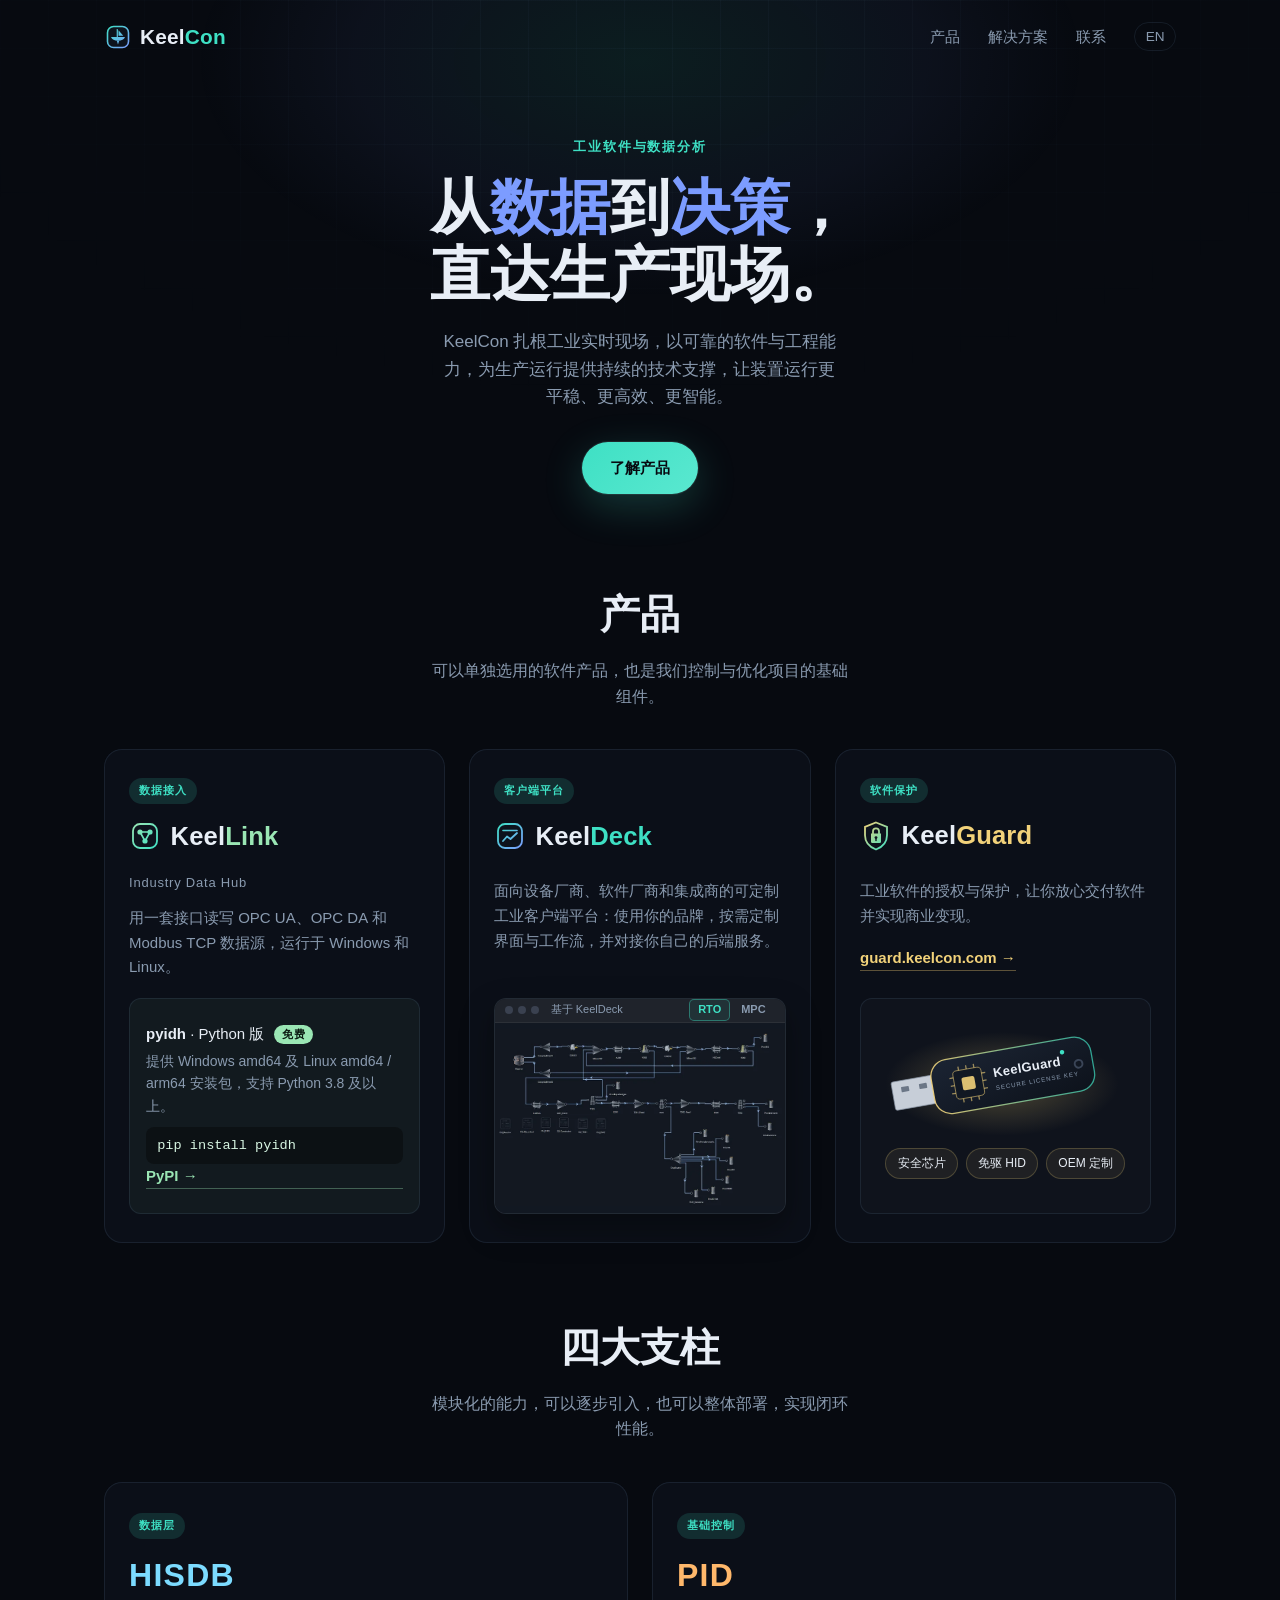
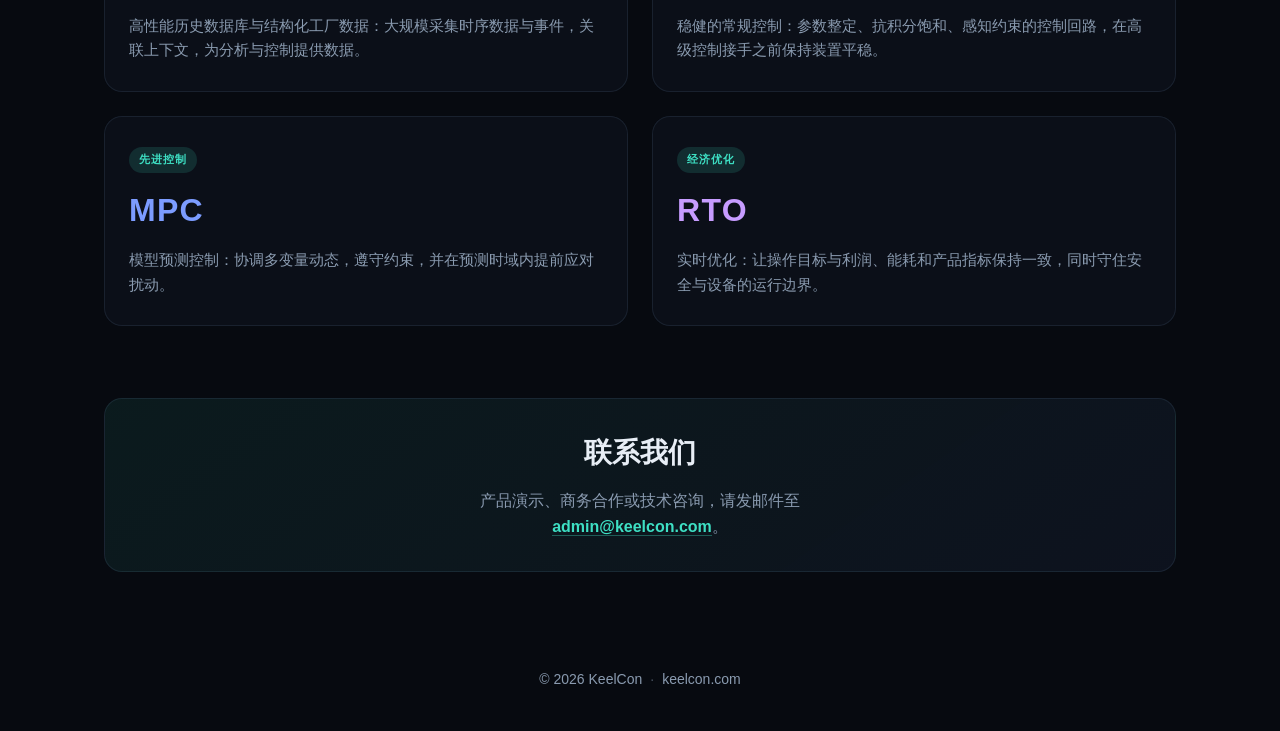
==== zh/index.html @ d495a6c3 "Brand lockups for the logo and product names Icon + "Keel" in white + the rest in the brand colour, " ====
<!DOCTYPE html>
<html lang="zh-CN">
  <head>
    <meta charset="UTF-8" />
    <meta name="viewport" content="width=device-width, initial-scale=1.0" />
    <meta
      name="description"
      content="KeelCon：为工业实时现场提供可靠的软件与技术支撑，涵盖数据接入、客户端平台、软件保护以及先进控制与优化。"
    />
    <title>KeelCon｜工业软件、优化与控制</title>
    <link rel="canonical" href="https://keelcon.com/zh/" />
    <link rel="alternate" hreflang="en" href="https://keelcon.com/" />
    <link rel="alternate" hreflang="zh-CN" href="https://keelcon.com/zh/" />
    <link rel="alternate" hreflang="x-default" href="https://keelcon.com/" />
    <meta property="og:site_name" content="KeelCon" />
    <meta property="og:title" content="KeelCon｜工业软件、优化与控制" />
    <meta
      property="og:description"
      content="为工业实时现场提供可靠的软件与技术支撑：数据接入、客户端平台、软件保护，以及先进控制与优化。"
    />
    <meta property="og:url" content="https://keelcon.com/zh/" />
    <meta property="og:type" content="website" />
    <meta property="og:locale" content="zh_CN" />
    <link rel="stylesheet" href="/styles.css?v=8" />
  </head>
  <body>
    <div class="bg-grid" aria-hidden="true"></div>
    <div class="bg-glow" aria-hidden="true"></div>

    <header class="site-header">
      <a class="logo" href="/zh/" aria-label="KeelCon"><svg class="brand-mark" viewBox="0 0 32 32" fill="none" aria-hidden="true"><defs><linearGradient id="kc-g" x1="4" y1="3" x2="28" y2="29" gradientUnits="userSpaceOnUse"><stop stop-color="#3ee0c4"/><stop offset="1" stop-color="#7c9cff"/></linearGradient></defs><rect x="4" y="4" width="24" height="24" rx="7" fill="#0d131d" stroke="url(#kc-g)" stroke-width="1.8"/><path d="M15.2 7.5v8" stroke="url(#kc-g)" stroke-width="1.4" stroke-linecap="round"/><path d="M16.6 8.2l5.4 6.3h-5.4z" fill="url(#kc-g)"/><path d="M8 16h16c-1.1 2.9-3.9 4.4-8 4.4s-6.9-1.5-8-4.4z" fill="url(#kc-g)"/><path d="M14.6 20.2h2.8L16 24.6z" fill="url(#kc-g)"/></svg><span class="brand-word">Keel<b>Con</b></span></a>
      <nav class="nav" aria-label="主导航">
        <a href="#products">产品</a>
        <a href="#solutions">解决方案</a>
        <a href="#contact">联系</a>
        <a class="lang-switch" href="/?lang=en" hreflang="en" lang="en" data-lang="en">EN</a>
      </nav>
    </header>

    <main>
      <section class="hero">
        <p class="hero-eyebrow">工业软件与数据分析</p>
        <h1 class="hero-title">
          从<em>数据</em>到<em>决策</em>，<br />直达生产现场。
        </h1>
        <p class="hero-lead">
          KeelCon 扎根工业实时现场，以可靠的软件与工程能力，为生产运行提供持续的技术支撑，让装置运行更平稳、更高效、更智能。
        </p>
        <a class="cta" href="#products">了解产品</a>
      </section>

      <section id="products" class="products" aria-labelledby="products-heading">
        <div class="section-head">
          <h2 id="products-heading">产品</h2>
          <p class="section-sub">
            可以单独选用的软件产品，也是我们控制与优化项目的基础组件。
          </p>
        </div>

        <ul class="pillar-grid product-grid">
          <li class="pillar pillar--keellink">
            <span class="pillar-tag">数据接入</span>
            <h3 class="pillar-name"><span class="brand-lockup"><svg class="brand-mark" viewBox="0 0 32 32" fill="none" aria-hidden="true"><defs><linearGradient id="kl-g" x1="4" y1="3" x2="28" y2="29" gradientUnits="userSpaceOnUse"><stop stop-color="#9ae6b4"/><stop offset="1" stop-color="#3ee0c4"/></linearGradient></defs><rect x="4" y="4" width="24" height="24" rx="7" fill="#0d131d" stroke="url(#kl-g)" stroke-width="1.8"/><path d="M11 12l10 0M11 12l5 9M21 12l-5 9" stroke="url(#kl-g)" stroke-width="1.6" stroke-linecap="round"/><circle cx="11" cy="12" r="2.6" fill="url(#kl-g)"/><circle cx="21" cy="12" r="2.6" fill="url(#kl-g)"/><circle cx="16" cy="21" r="2.6" fill="url(#kl-g)"/></svg><span class="brand-word">Keel<b>Link</b></span></span><small class="pillar-fullname">Industry Data Hub</small></h3>
            <p class="pillar-desc">
              用一套接口读写 OPC UA、OPC DA 和 Modbus TCP 数据源，运行于 Windows 和 Linux。
            </p>
            <div class="pillar-sub pillar-visual">
              <p class="pillar-sub-head">
                <b>pyidh</b> · Python 版 <span class="tag-free">免费</span>
              </p>
              <p class="pillar-sub-desc">提供 Windows amd64 及 Linux amd64 / arm64 安装包，支持 Python 3.8 及以上。</p>
              <code class="pip">pip install pyidh</code>
              <a class="pillar-link" href="https://pypi.org/project/pyidh/">PyPI →</a>
            </div>
          </li>
          <li class="pillar pillar--keeldeck">
            <span class="pillar-tag">客户端平台</span>
            <h3 class="pillar-name"><span class="brand-lockup"><svg class="brand-mark" viewBox="0 0 32 32" fill="none" aria-hidden="true"><defs><linearGradient id="kd-g" x1="4" y1="3" x2="28" y2="29" gradientUnits="userSpaceOnUse"><stop stop-color="#3ee0c4"/><stop offset="1" stop-color="#7c9cff"/></linearGradient></defs><rect x="4" y="4" width="24" height="24" rx="7" fill="#0d131d" stroke="url(#kd-g)" stroke-width="1.8"/><path d="M9 10.5h14" stroke="url(#kd-g)" stroke-width="1.6" stroke-linecap="round"/><path d="M9 21l4-4.5 3.5 2.5L23 13" stroke="url(#kd-g)" stroke-width="1.8" stroke-linecap="round" stroke-linejoin="round"/></svg><span class="brand-word">Keel<b>Deck</b></span></span></h3>
            <p class="pillar-desc">
              面向设备厂商、软件厂商和集成商的可定制工业客户端平台：使用你的品牌，按需定制界面与工作流，并对接你自己的后端服务。
            </p>
            <div class="pillar-visual deck-shot">
              <div class="deck-shot-bar">
                <i aria-hidden="true"></i><i aria-hidden="true"></i><i aria-hidden="true"></i>
                <span class="deck-shot-label">基于 KeelDeck</span>
                <span class="deck-tabs" role="tablist" aria-label="界面截图">
                  <button type="button" role="tab" aria-selected="true" data-shot="rto">RTO</button>
                  <button type="button" role="tab" aria-selected="false" data-shot="mpc">MPC</button>
                </span>
              </div>
              <a class="deck-shot-img fit-contain is-active" data-shot="rto" href="/img/keeldeck-rto-full.webp" target="_blank" rel="noopener" title="查看完整截图">
                <img src="/img/keeldeck-rto-card.webp" width="760" height="465" alt="基于 KeelDeck 的实时优化（RTO）客户端：工艺流程图" loading="lazy" decoding="async" />
              </a>
              <a class="deck-shot-img" data-shot="mpc" href="/img/keeldeck-full.webp?v=2" target="_blank" rel="noopener" title="查看完整截图">
                <img src="/img/keeldeck-card.webp?v=2" width="694" height="408" alt="基于 KeelDeck 的先进控制（MPC）客户端：辨识测试中三个操纵变量的趋势曲线" loading="lazy" decoding="async" />
              </a>
            </div>
          </li>
          <li class="pillar pillar--guard">
            <span class="pillar-tag">软件保护</span>
            <h3 class="pillar-name"><span class="brand-lockup"><svg class="brand-mark" viewBox="0 0 32 32" fill="none" aria-hidden="true"><defs><linearGradient id="kg-g" x1="4" y1="3" x2="28" y2="29" gradientUnits="userSpaceOnUse"><stop stop-color="#f2d27a"/><stop offset="1" stop-color="#3ee0c4"/></linearGradient></defs><path d="M16 2.5 27 6.8v8.4c0 6.6-4.6 11.8-11 14.3C9.6 27 5 21.8 5 15.2V6.8L16 2.5Z" fill="#0d131d" stroke="url(#kg-g)" stroke-width="1.8"/><path d="M11 13.5h10v8.2a1.3 1.3 0 0 1-1.3 1.3h-7.4a1.3 1.3 0 0 1-1.3-1.3v-8.2Z" fill="url(#kg-g)"/><path d="M13 13.5v-2.2a3 3 0 0 1 6 0v2.2" stroke="url(#kg-g)" stroke-width="1.8" stroke-linecap="round"/><circle cx="16" cy="17.6" r="1.4" fill="#0d131d"/><path d="M16 18.6v2" stroke="#0d131d" stroke-width="1.4" stroke-linecap="round"/></svg><span class="brand-word">Keel<b>Guard</b></span></span></h3>
            <p class="pillar-desc">
              工业软件的授权与保护，让你放心交付软件并实现商业变现。
            </p>
            <a class="pillar-link" href="https://guard.keelcon.com/zh/">guard.keelcon.com →</a>
            <div class="pillar-visual guard-visual">
              <svg class="dongle-art" viewBox="30 70 370 160" role="img" aria-label="KeelGuard USB dongle">
                <defs>
                  <linearGradient id="kg-body" x1="0" y1="0" x2="1" y2="1">
                    <stop offset="0" stop-color="#1b2433" />
                    <stop offset="1" stop-color="#0d121b" />
                  </linearGradient>
                  <linearGradient id="kg-edge" x1="0" y1="0" x2="1" y2="0">
                    <stop offset="0" stop-color="#f2d27a" stop-opacity="0.9" />
                    <stop offset="1" stop-color="#3ee0c4" stop-opacity="0.7" />
                  </linearGradient>
                  <radialGradient id="kg-glow" cx="0.5" cy="0.5" r="0.5">
                    <stop offset="0" stop-color="#f2d27a" stop-opacity="0.28" />
                    <stop offset="1" stop-color="#f2d27a" stop-opacity="0" />
                  </radialGradient>
                </defs>
                <ellipse cx="210" cy="150" rx="180" ry="80" fill="url(#kg-glow)" />
                <g transform="rotate(-10 210 150)">
                  <rect x="42" y="118" width="70" height="44" rx="3" fill="#c7ced8" stroke="#8a95a5" />
                  <rect x="56" y="128" width="12" height="8" rx="1" fill="#6b7686" />
                  <rect x="84" y="128" width="12" height="8" rx="1" fill="#6b7686" />
                  <rect x="104" y="98" width="250" height="84" rx="26" fill="url(#kg-body)" stroke="url(#kg-edge)" stroke-width="2" />
                  <circle cx="332" cy="140" r="6" fill="none" stroke="#3a4557" stroke-width="3" />
                  <g transform="translate(138 118)">
                    <rect width="44" height="44" rx="6" fill="#111823" stroke="#f2d27a" stroke-opacity="0.8" />
                    <rect x="12" y="12" width="20" height="20" rx="3" fill="#f2d27a" fill-opacity="0.9" />
                    <path d="M-6 10h6M-6 22h6M-6 34h6M44 10h6M44 22h6M44 34h6M10 -6v6M22 -6v6M34 -6v6M10 44v6M22 44v6M34 44v6" stroke="#f2d27a" stroke-opacity="0.6" stroke-width="2" />
                  </g>
                  <text x="200" y="138" fill="#e8eef6" font-size="20" font-weight="700" letter-spacing="0.5">KeelGuard</text>
                  <text x="200" y="158" fill="#8a9bb0" font-size="9.5" letter-spacing="1.4">SECURE LICENSE KEY</text>
                  <circle cx="310" cy="118" r="3.5" fill="#3ee0c4" />
                </g>
              </svg>
              <ul class="cap-list"><li>安全芯片</li><li>免驱 HID</li><li>OEM 定制</li></ul>
            </div>
          </li>
        </ul>
      </section>

      <section id="solutions" class="solutions" aria-labelledby="solutions-heading">
        <div class="section-head">
          <h2 id="solutions-heading">四大支柱</h2>
          <p class="section-sub">
            模块化的能力，可以逐步引入，也可以整体部署，实现闭环性能。
          </p>
        </div>

        <ul class="pillar-grid">
          <li class="pillar pillar--hisdb">
            <span class="pillar-tag">数据层</span>
            <h3 class="pillar-name">HISDB</h3>
            <p class="pillar-desc">
              高性能历史数据库与结构化工厂数据：大规模采集时序数据与事件，关联上下文，为分析与控制提供数据。
            </p>
          </li>
          <li class="pillar pillar--pid">
            <span class="pillar-tag">基础控制</span>
            <h3 class="pillar-name">PID</h3>
            <p class="pillar-desc">
              稳健的常规控制：参数整定、抗积分饱和、感知约束的控制回路，在高级控制接手之前保持装置平稳。
            </p>
          </li>
          <li class="pillar pillar--mpc">
            <span class="pillar-tag">先进控制</span>
            <h3 class="pillar-name">MPC</h3>
            <p class="pillar-desc">
              模型预测控制：协调多变量动态，遵守约束，并在预测时域内提前应对扰动。
            </p>
          </li>
          <li class="pillar pillar--rto">
            <span class="pillar-tag">经济优化</span>
            <h3 class="pillar-name">RTO</h3>
            <p class="pillar-desc">
              实时优化：让操作目标与利润、能耗和产品指标保持一致，同时守住安全与设备的运行边界。
            </p>
          </li>
        </ul>
      </section>

      <section id="contact" class="contact" aria-labelledby="contact-heading">
        <div class="contact-card">
          <h2 id="contact-heading">联系我们</h2>
          <p>
            产品演示、商务合作或技术咨询，请发邮件至
            <a class="email" href="mailto:admin@keelcon.com">admin@keelcon.com</a>。
          </p>
        </div>
      </section>
    </main>

    <footer class="site-footer">
      <span>&copy; <span id="year"></span> KeelCon</span>
      <span class="footer-dot" aria-hidden="true">·</span>
      <a href="/zh/">keelcon.com</a>
    </footer>

    <script>
      document.getElementById("year").textContent = new Date().getFullYear();
      // Remember an explicit language choice; the edge redirect on "/" honours it.
      document.querySelectorAll("[data-lang]").forEach(function (a) {
        a.addEventListener("click", function () {
          document.cookie = "kc_lang=" + a.dataset.lang + "; path=/; max-age=31536000; SameSite=Lax; Secure";
        });
      });
      // KeelDeck screenshots: switch between the RTO and MPC views.
      document.querySelectorAll(".deck-shot").forEach(function (box) {
        var tabs = box.querySelectorAll("[role=tab]");
        tabs.forEach(function (tab) {
          tab.addEventListener("click", function () {
            tabs.forEach(function (t) { t.setAttribute("aria-selected", String(t === tab)); });
            box.querySelectorAll(".deck-shot-img").forEach(function (shot) {
              shot.classList.toggle("is-active", shot.dataset.shot === tab.dataset.shot);
            });
          });
        });
      });
    </script>
  </body>
</html>
---- styles.css ----
:root {
  --bg-deep: #070a10;
  --bg-card: rgba(14, 18, 28, 0.72);
  --border: rgba(120, 160, 200, 0.12);
  --text: #e8eef6;
  --text-muted: #8a9bb0;
  --accent: #3ee0c4;
  --accent-soft: rgba(62, 224, 196, 0.14);
  --accent-2: #7c9cff;
  --font-sans: "DM Sans", system-ui, sans-serif;
  --font-display: "Instrument Serif", Georgia, serif;
  --radius: 18px;
  --radius-sm: 12px;
  --max: 1120px;
}

*,
*::before,
*::after {
  box-sizing: border-box;
}

html {
  scroll-behavior: smooth;
}

body {
  margin: 0;
  min-height: 100vh;
  font-family: var(--font-sans);
  font-size: 1rem;
  line-height: 1.6;
  color: var(--text);
  background: var(--bg-deep);
  overflow-x: hidden;
}

.bg-grid {
  position: fixed;
  inset: 0;
  background-image:
    linear-gradient(rgba(120, 160, 200, 0.04) 1px, transparent 1px),
    linear-gradient(90deg, rgba(120, 160, 200, 0.04) 1px, transparent 1px);
  background-size: 48px 48px;
  mask-image: radial-gradient(ellipse 80% 60% at 50% 0%, black 20%, transparent 75%);
  pointer-events: none;
  z-index: 0;
}

.bg-glow {
  position: fixed;
  top: -20%;
  left: 50%;
  transform: translateX(-50%);
  width: 120%;
  max-width: 900px;
  height: 480px;
  background: radial-gradient(
    ellipse at center,
    rgba(62, 224, 196, 0.09) 0%,
    rgba(124, 156, 255, 0.05) 45%,
    transparent 70%
  );
  pointer-events: none;
  z-index: 0;
}

.site-header,
main,
.site-footer {
  position: relative;
  z-index: 1;
}

.site-header {
  display: flex;
  align-items: center;
  justify-content: space-between;
  max-width: var(--max);
  margin: 0 auto;
  padding: 1.25rem 1.5rem;
}

/* Brand lockups (logo and product names): icon + "Keel" in white + the
   rest of the name in the brand colour, as on guard.keelcon.com. */
.logo {
  display: inline-flex;
  align-items: center;
  gap: 0.5rem;
  font-family: var(--font-sans);
  font-size: 1.3rem;
  font-weight: 600;
  letter-spacing: 0.01em;
  color: var(--text);
  text-decoration: none;
}

.logo .brand-mark {
  width: 28px;
  height: 28px;
}

.logo .brand-word b,
.logo:hover {
  color: var(--accent);
}

.brand-word b {
  font-weight: inherit;
}

.brand-mark {
  flex: none;
}

.brand-lockup {
  display: inline-flex;
  align-items: center;
  gap: 0.6rem;
  font-family: var(--font-sans);
  font-size: 1.6rem;
  font-weight: 600;
  letter-spacing: 0.005em;
  color: var(--text);
}

.brand-lockup .brand-mark {
  width: 32px;
  height: 32px;
}

.nav {
  display: flex;
  gap: 1.75rem;
}

.nav {
  align-items: center;
}

.nav a {
  color: var(--text-muted);
  text-decoration: none;
  font-size: 0.9375rem;
  font-weight: 500;
  transition: color 0.2s ease;
}

.nav a:hover {
  color: var(--text);
}

.nav a {
  white-space: nowrap;
}

/* The hero CTA already leads to #solutions, so its nav link can go first. */
@media (max-width: 420px) {
  .nav .nav-optional {
    display: none;
  }
}

.nav .lang-switch {
  padding: 0.15rem 0.65rem;
  font-size: 0.85rem;
  border: 1px solid var(--border);
  border-radius: 999px;
}

@media (max-width: 480px) {
  .nav {
    gap: 0.75rem;
  }

  .nav a {
    font-size: 0.875rem;
  }

  .nav .lang-switch {
    padding: 0.1rem 0.5rem;
    font-size: 0.8rem;
  }
}

/* Chinese page: system CJK fonts (Google Fonts is not reliably reachable
   from mainland China), sans-serif headings with a heavier weight. */
html[lang="zh-CN"] {
  --font-sans: -apple-system, BlinkMacSystemFont, "Segoe UI", "PingFang SC", "Hiragino Sans GB", "Microsoft YaHei", "Noto Sans SC", sans-serif;
  --font-display: var(--font-sans);
}

html[lang="zh-CN"] .hero-title,
html[lang="zh-CN"] .section-head h2,
html[lang="zh-CN"] .contact-card h2 {
  font-weight: 700;
  letter-spacing: 0;
}

html[lang="zh-CN"] .hero-title {
  max-width: none;
}

html[lang="zh-CN"] .hero-title em {
  font-style: normal;
}

html[lang="zh-CN"] .logo,
html[lang="zh-CN"] .pillar-name {
  font-weight: 600;
}

main {
  max-width: var(--max);
  margin: 0 auto;
  padding: 0 1.5rem 4rem;
}

.hero {
  padding: 3rem 0 4.5rem;
  text-align: center;
}

@media (min-width: 640px) {
  .hero {
    padding: 4rem 0 5.5rem;
  }
}

.hero-eyebrow {
  margin: 0 0 1rem;
  font-size: 0.8125rem;
  font-weight: 600;
  letter-spacing: 0.14em;
  text-transform: uppercase;
  color: var(--accent);
}

.hero-title {
  margin: 0 auto 1.25rem;
  max-width: 18ch;
  font-family: var(--font-display);
  font-size: clamp(2.5rem, 6vw, 3.75rem);
  font-weight: 400;
  line-height: 1.12;
  letter-spacing: -0.02em;
}

.hero-title em {
  font-style: italic;
  color: var(--accent-2);
}

.hero-lead {
  margin: 0 auto 2rem;
  max-width: 42ch;
  color: var(--text-muted);
  font-size: 1.0625rem;
}

.cta {
  display: inline-flex;
  align-items: center;
  justify-content: center;
  padding: 0.875rem 1.75rem;
  font-weight: 600;
  font-size: 0.9375rem;
  color: var(--bg-deep);
  background: linear-gradient(135deg, var(--accent) 0%, #5ae8d0 100%);
  border-radius: 999px;
  text-decoration: none;
  box-shadow: 0 0 0 1px rgba(255, 255, 255, 0.08), 0 12px 40px rgba(62, 224, 196, 0.22);
  transition: transform 0.2s ease, box-shadow 0.2s ease;
}

.cta:hover {
  transform: translateY(-2px);
  box-shadow: 0 0 0 1px rgba(255, 255, 255, 0.12), 0 16px 48px rgba(62, 224, 196, 0.28);
}

.section-head {
  margin-bottom: 2.5rem;
  text-align: center;
}

.section-head h2 {
  margin: 0 0 0.75rem;
  font-family: var(--font-display);
  font-size: clamp(2rem, 4vw, 2.5rem);
  font-weight: 400;
  letter-spacing: -0.02em;
}

.section-sub {
  margin: 0 auto;
  max-width: 48ch;
  color: var(--text-muted);
  font-size: 1rem;
}

.pillar-grid {
  list-style: none;
  margin: 0;
  padding: 0;
  display: grid;
  gap: 1.25rem;
}

@media (min-width: 720px) {
  .pillar-grid {
    grid-template-columns: repeat(2, 1fr);
    gap: 1.5rem;
  }
}

.pillar {
  margin: 0;
  padding: 1.75rem 1.5rem;
  background: var(--bg-card);
  border: 1px solid var(--border);
  border-radius: var(--radius);
  backdrop-filter: blur(12px);
  transition: border-color 0.25s ease, transform 0.25s ease, box-shadow 0.25s ease;
}

.pillar:hover {
  border-color: rgba(62, 224, 196, 0.25);
  transform: translateY(-4px);
  box-shadow: 0 20px 50px rgba(0, 0, 0, 0.35);
}

.pillar-tag {
  display: inline-block;
  margin-bottom: 0.75rem;
  padding: 0.25rem 0.65rem;
  font-size: 0.6875rem;
  font-weight: 600;
  letter-spacing: 0.08em;
  text-transform: uppercase;
  color: var(--accent);
  background: var(--accent-soft);
  border-radius: 999px;
}

.pillar-name {
  margin: 0 0 0.75rem;
  font-family: var(--font-display);
  font-size: 2rem;
  font-weight: 400;
  letter-spacing: 0.04em;
}

.pillar-desc {
  margin: 0;
  color: var(--text-muted);
  font-size: 0.9375rem;
  line-height: 1.65;
}

.pillar--hisdb .pillar-name {
  color: #7cdbff;
}

.pillar--pid .pillar-name {
  color: #ffb86b;
}

.pillar--mpc .pillar-name {
  color: var(--accent-2);
}

.pillar--rto .pillar-name {
  color: #c79cff;
}

.pillar--keeldeck .brand-word b {
  color: var(--accent);
}

.pillar--keellink .brand-word b {
  color: #9ae6b4;
}

.pillar-fullname {
  display: block;
  margin-top: 0.35rem;
  font-family: var(--font-sans);
  font-size: 0.8125rem;
  font-weight: 500;
  letter-spacing: 0.06em;
  color: var(--text-muted);
}

/* Free Python edition inside the IDH card */
.pillar-sub {
  margin-top: 1.1rem;
  padding: 0.9rem 1rem;
  background: rgba(154, 230, 180, 0.05);
  border: 1px solid var(--border);
  border-radius: var(--radius-sm);
}

.pillar-sub-head {
  margin: 0 0 0.25rem;
  font-size: 0.9375rem;
}

.pillar-sub-desc {
  margin: 0 0 0.6rem;
  font-size: 0.875rem;
  color: var(--text-muted);
}

.tag-free {
  display: inline-block;
  margin-left: 0.35rem;
  padding: 0.05rem 0.5rem;
  font-size: 0.6875rem;
  font-weight: 700;
  letter-spacing: 0.06em;
  text-transform: uppercase;
  vertical-align: 0.1em;
  color: #0b1a12;
  background: #9ae6b4;
  border-radius: 999px;
}

.pip {
  display: block;
  padding: 0.5rem 0.7rem;
  overflow-x: auto;
  font-family: ui-monospace, SFMono-Regular, Consolas, "Liberation Mono", monospace;
  font-size: 0.85rem;
  white-space: nowrap;
  color: #d7f5e2;
  background: rgba(0, 0, 0, 0.35);
  border-radius: 8px;
}

.pillar--keellink .pillar-link {
  margin-top: 0.7rem;
  color: #9ae6b4;
  border-bottom-color: rgba(154, 230, 180, 0.35);
}

.pillar--keellink .pillar-link:hover {
  border-bottom-color: rgba(154, 230, 180, 0.8);
}

@media (min-width: 1000px) {
  .product-grid {
    grid-template-columns: repeat(3, 1fr);
  }
}

/* Product cards: text on top, a visual panel pinned to the bottom so the
   three cards line up regardless of description length. */
.product-grid .pillar {
  display: flex;
  flex-direction: column;
  align-items: flex-start;
}

.product-grid .pillar-desc {
  margin-bottom: 1.1rem;
}

.product-grid .pillar-link {
  margin-top: 0;
  margin-bottom: 1.1rem;
}

.pillar-visual {
  align-self: stretch;
  margin-top: auto;
}

.pillar-sub.pillar-visual {
  margin-top: auto;
}

.pillar-sub .pillar-link {
  margin-bottom: 0;
}

/* Product screenshot framed as an app window; links to the full image. */
.deck-shot {
  display: flex;
  flex-direction: column;
  overflow: hidden;
  text-decoration: none;
  background: #16191f;
  border: 1px solid var(--border);
  border-radius: var(--radius-sm);
  box-shadow: 0 14px 32px rgba(0, 0, 0, 0.35);
  transition: border-color 0.2s ease;
}

.deck-shot:hover {
  border-color: rgba(62, 224, 196, 0.45);
}

.deck-shot-bar {
  display: flex;
  flex: none;
  align-items: center;
  gap: 5px;
  height: 24px;
  padding: 0 10px;
  font-size: 0.6875rem;
  color: var(--text-muted);
  background: #1f232b;
  border-bottom: 1px solid rgba(255, 255, 255, 0.06);
}

.deck-shot-bar i {
  width: 8px;
  height: 8px;
  background: #3a4150;
  border-radius: 50%;
}

.deck-shot-label {
  margin-left: 0.4rem;
  white-space: nowrap;
}

.deck-tabs {
  display: flex;
  gap: 2px;
  margin-left: auto;
}

.deck-tabs button {
  padding: 1px 8px;
  font: inherit;
  font-size: 0.6875rem;
  font-weight: 600;
  color: var(--text-muted);
  cursor: pointer;
  background: transparent;
  border: 1px solid transparent;
  border-radius: 5px;
}

.deck-tabs button[aria-selected="true"] {
  color: var(--accent);
  background: rgba(62, 224, 196, 0.08);
  border-color: rgba(62, 224, 196, 0.4);
}

.deck-tabs button:focus-visible {
  outline: 2px solid var(--accent);
  outline-offset: 1px;
}

.deck-shot-img {
  display: none;
  flex: 1;
  min-height: 0;
}

.deck-shot-img.is-active {
  display: block;
}

.deck-shot-img img {
  display: block;
  width: 100%;
  height: 100%;
  object-fit: cover;
  object-position: left top;
}

/* The RTO flowsheet keeps its full width; the frame matches its background. */
.deck-shot-img.fit-contain {
  background: #121822;
}

.deck-shot-img.fit-contain img {
  object-fit: contain;
  object-position: center;
}

.guard-visual {
  display: flex;
  flex-direction: column;
  justify-content: center;
  gap: 0.75rem;
  padding: 1rem;
  background: rgba(255, 255, 255, 0.02);
  border: 1px solid var(--border);
  border-radius: var(--radius-sm);
}

.cap-list {
  display: flex;
  flex-wrap: wrap;
  justify-content: center;
  gap: 0.5rem;
  margin: 0;
  padding: 0;
  list-style: none;
}

.cap-list li {
  padding: 0.4rem 0.8rem;
  font-size: 0.8125rem;
  white-space: nowrap;
  color: var(--text);
  background: rgba(62, 224, 196, 0.07);
  border: 1px solid rgba(62, 224, 196, 0.2);
  border-radius: 999px;
}

.guard-visual .cap-list li {
  padding: 0.3rem 0.7rem;
  font-size: 0.75rem;
  background: rgba(242, 210, 122, 0.07);
  border-color: rgba(242, 210, 122, 0.22);
}

.dongle-art {
  display: block;
  width: 100%;
  max-width: 240px;
  height: auto;
  margin: 0 auto;
}

.dongle-art text {
  font-family: var(--font-sans);
}

@media (min-width: 1000px) {
  .product-grid .pillar-visual {
    height: 13.5rem;
  }

  .pillar-sub.pillar-visual {
    display: flex;
    flex-direction: column;
    justify-content: center;
  }
}

.pillar--guard .brand-word b {
  color: #f2d27a;
}

.pillar-link {
  display: inline-block;
  margin-top: 1rem;
  font-size: 0.9375rem;
  font-weight: 600;
  color: #f2d27a;
  text-decoration: none;
  border-bottom: 1px solid rgba(242, 210, 122, 0.35);
  transition: border-color 0.2s ease;
}

.pillar-link:hover {
  border-bottom-color: rgba(242, 210, 122, 0.8);
}

.solutions {
  margin-top: 4.5rem;
}

.contact {
  margin-top: 4.5rem;
}

.contact-card {
  padding: 2rem 1.75rem;
  text-align: center;
  background: linear-gradient(145deg, rgba(62, 224, 196, 0.08) 0%, rgba(124, 156, 255, 0.06) 100%);
  border: 1px solid var(--border);
  border-radius: var(--radius);
}

.contact-card h2 {
  margin: 0 0 0.75rem;
  font-family: var(--font-display);
  font-size: 1.75rem;
  font-weight: 400;
}

.contact-card p {
  margin: 0;
  color: var(--text-muted);
  max-width: 40ch;
  margin-left: auto;
  margin-right: auto;
}

.email {
  color: var(--accent);
  font-weight: 600;
  text-decoration: none;
  border-bottom: 1px solid rgba(62, 224, 196, 0.35);
  transition: color 0.2s ease, border-color 0.2s ease;
}

.email:hover {
  color: #6ef0da;
  border-bottom-color: rgba(62, 224, 196, 0.6);
}

.site-footer {
  max-width: var(--max);
  margin: 0 auto;
  padding: 2rem 1.5rem 2.5rem;
  display: flex;
  flex-wrap: wrap;
  align-items: center;
  justify-content: center;
  gap: 0.5rem;
  font-size: 0.875rem;
  color: var(--text-muted);
}

.site-footer a {
  color: var(--text-muted);
  text-decoration: none;
}

.site-footer a:hover {
  color: var(--accent);
}

.footer-dot {
  opacity: 0.5;
}
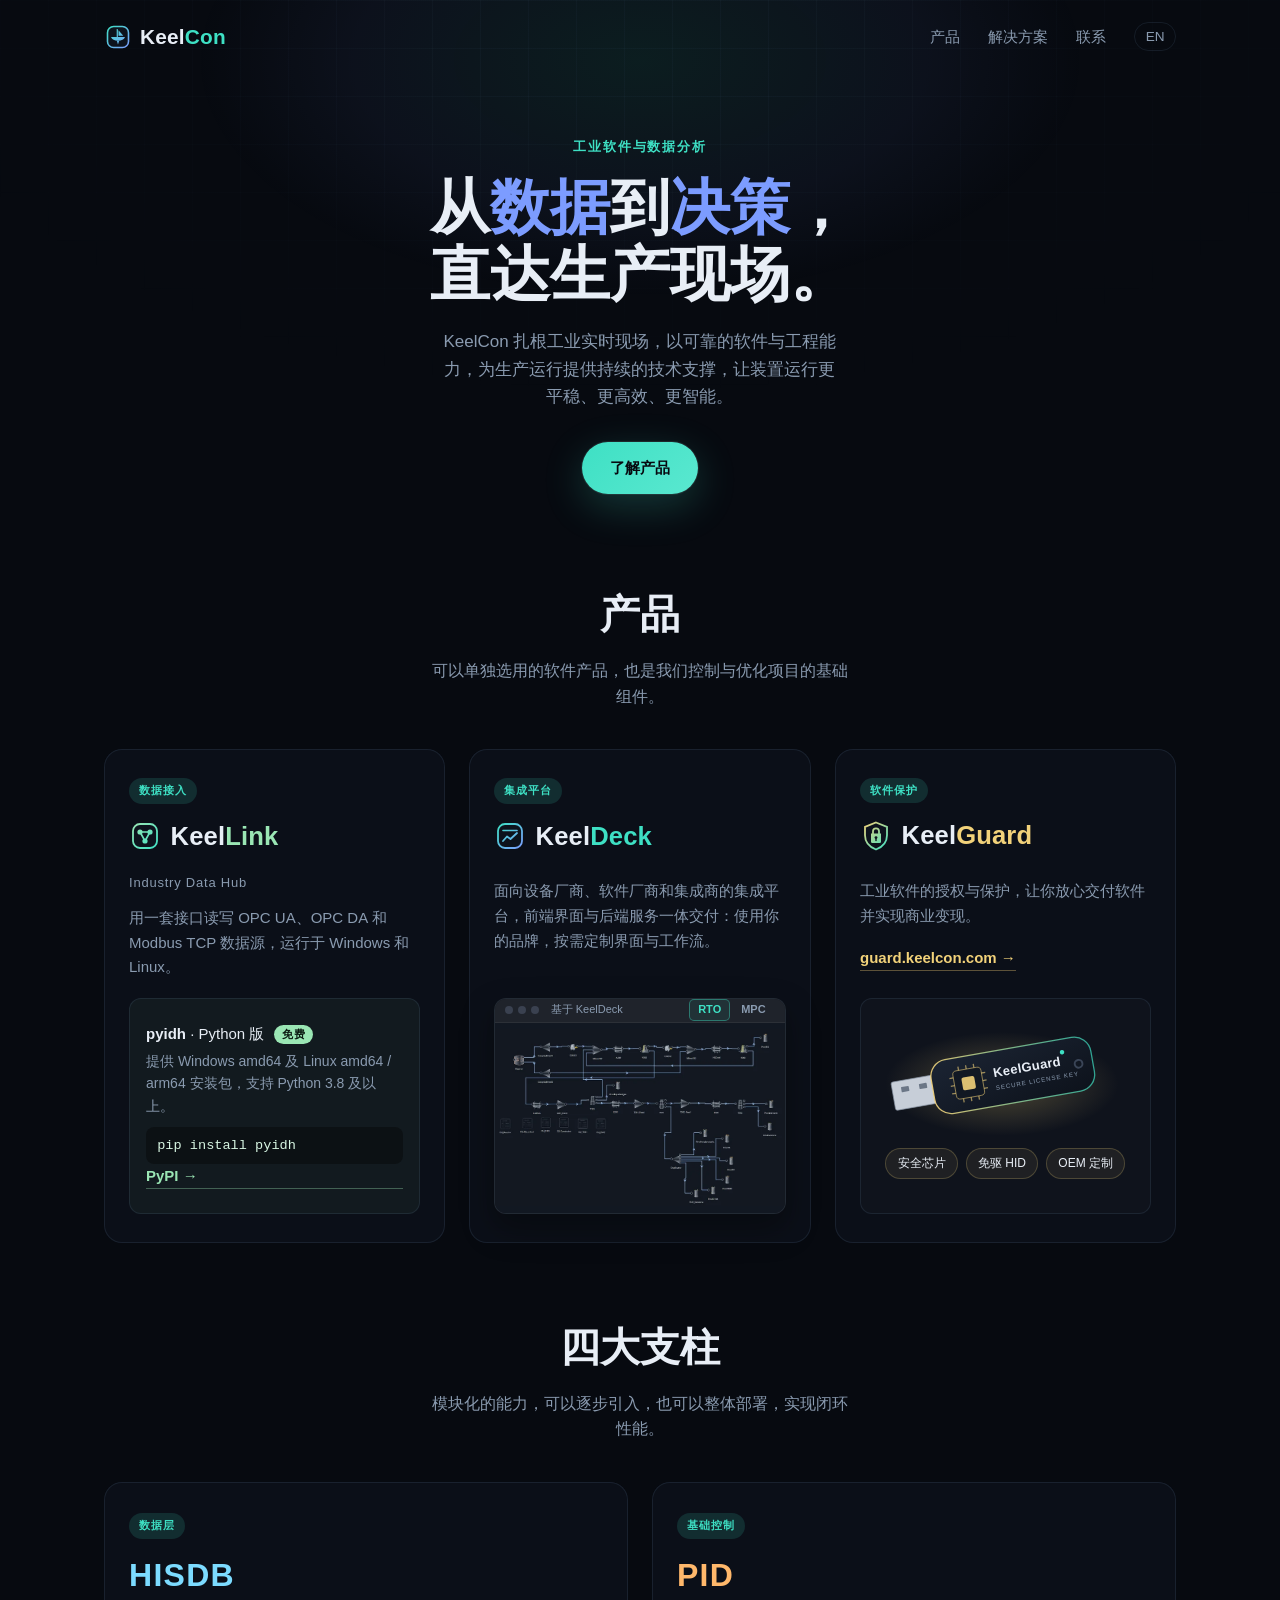
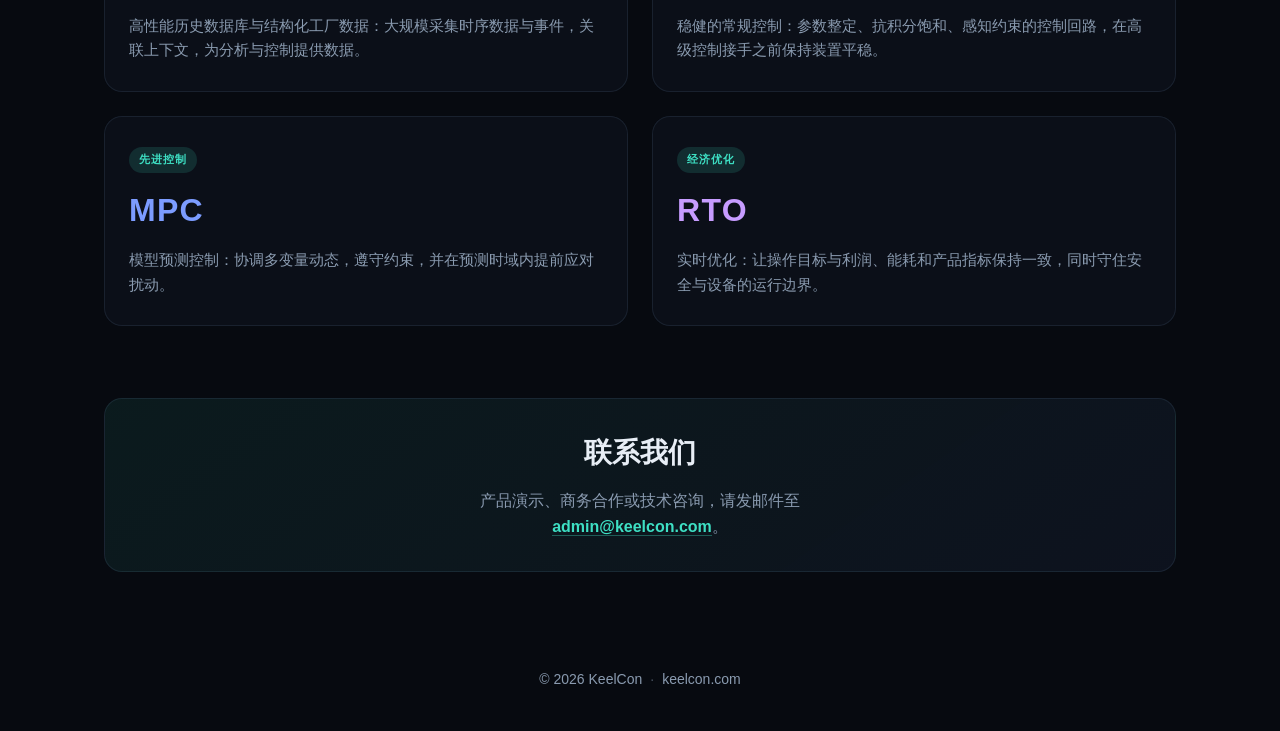
==== commit 91d4e406: "Describe KeelDeck as an integration platform KeelDeck covers both front-end screens and back-end ser" ====
--- a/zh/index.html
+++ b/zh/index.html
@@ -5,7 +5,7 @@
     <meta name="viewport" content="width=device-width, initial-scale=1.0" />
     <meta
       name="description"
-      content="KeelCon：为工业实时现场提供可靠的软件与技术支撑，涵盖数据接入、客户端平台、软件保护以及先进控制与优化。"
+      content="KeelCon：为工业实时现场提供可靠的软件与技术支撑，涵盖数据接入、集成平台、软件保护以及先进控制与优化。"
     />
     <title>KeelCon｜工业软件、优化与控制</title>
     <link rel="canonical" href="https://keelcon.com/zh/" />
@@ -16,7 +16,7 @@
     <meta property="og:title" content="KeelCon｜工业软件、优化与控制" />
     <meta
       property="og:description"
-      content="为工业实时现场提供可靠的软件与技术支撑：数据接入、客户端平台、软件保护，以及先进控制与优化。"
+      content="为工业实时现场提供可靠的软件与技术支撑：数据接入、集成平台、软件保护，以及先进控制与优化。"
     />
     <meta property="og:url" content="https://keelcon.com/zh/" />
     <meta property="og:type" content="website" />
@@ -74,10 +74,10 @@
             </div>
           </li>
           <li class="pillar pillar--keeldeck">
-            <span class="pillar-tag">客户端平台</span>
+            <span class="pillar-tag">集成平台</span>
             <h3 class="pillar-name"><span class="brand-lockup"><svg class="brand-mark" viewBox="0 0 32 32" fill="none" aria-hidden="true"><defs><linearGradient id="kd-g" x1="4" y1="3" x2="28" y2="29" gradientUnits="userSpaceOnUse"><stop stop-color="#3ee0c4"/><stop offset="1" stop-color="#7c9cff"/></linearGradient></defs><rect x="4" y="4" width="24" height="24" rx="7" fill="#0d131d" stroke="url(#kd-g)" stroke-width="1.8"/><path d="M9 10.5h14" stroke="url(#kd-g)" stroke-width="1.6" stroke-linecap="round"/><path d="M9 21l4-4.5 3.5 2.5L23 13" stroke="url(#kd-g)" stroke-width="1.8" stroke-linecap="round" stroke-linejoin="round"/></svg><span class="brand-word">Keel<b>Deck</b></span></span></h3>
             <p class="pillar-desc">
-              面向设备厂商、软件厂商和集成商的可定制工业客户端平台：使用你的品牌，按需定制界面与工作流，并对接你自己的后端服务。
+              面向设备厂商、软件厂商和集成商的集成平台，前端界面与后端服务一体交付：使用你的品牌，按需定制界面与工作流。
             </p>
             <div class="pillar-visual deck-shot">
               <div class="deck-shot-bar">
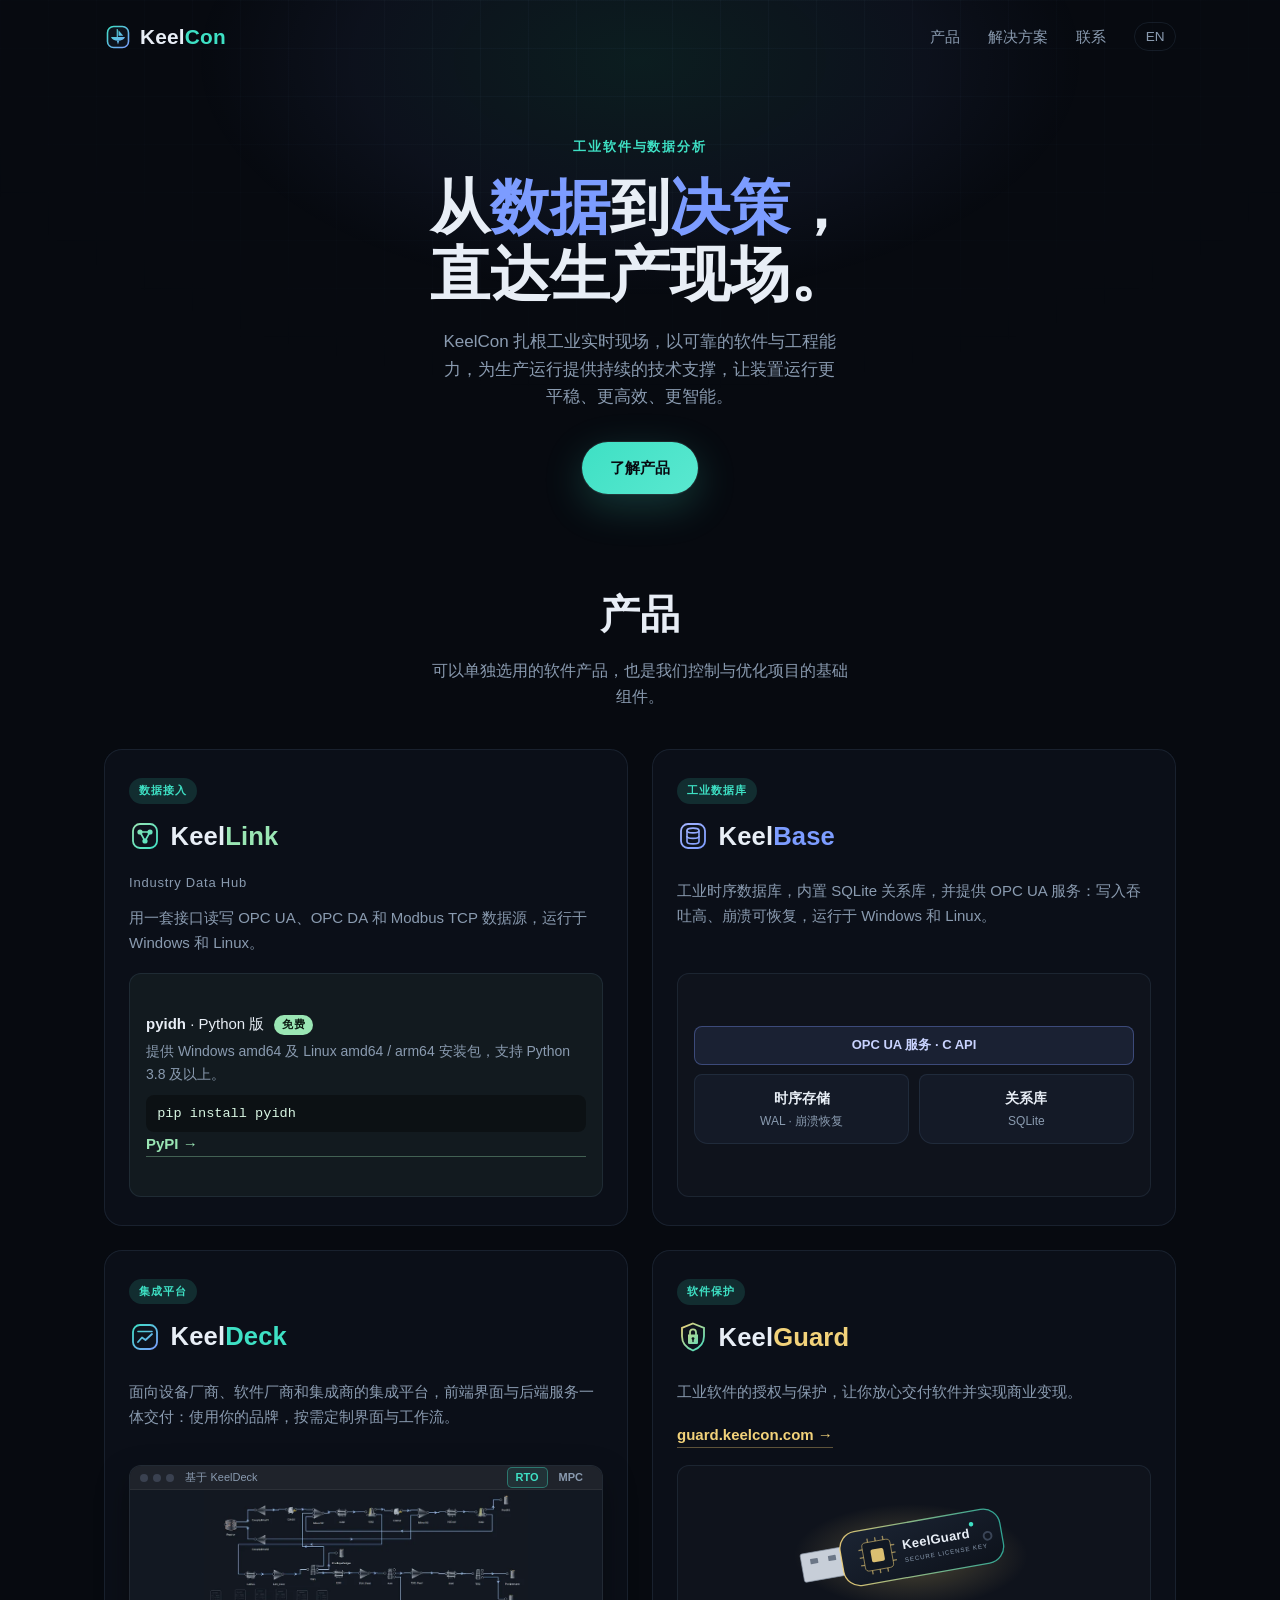
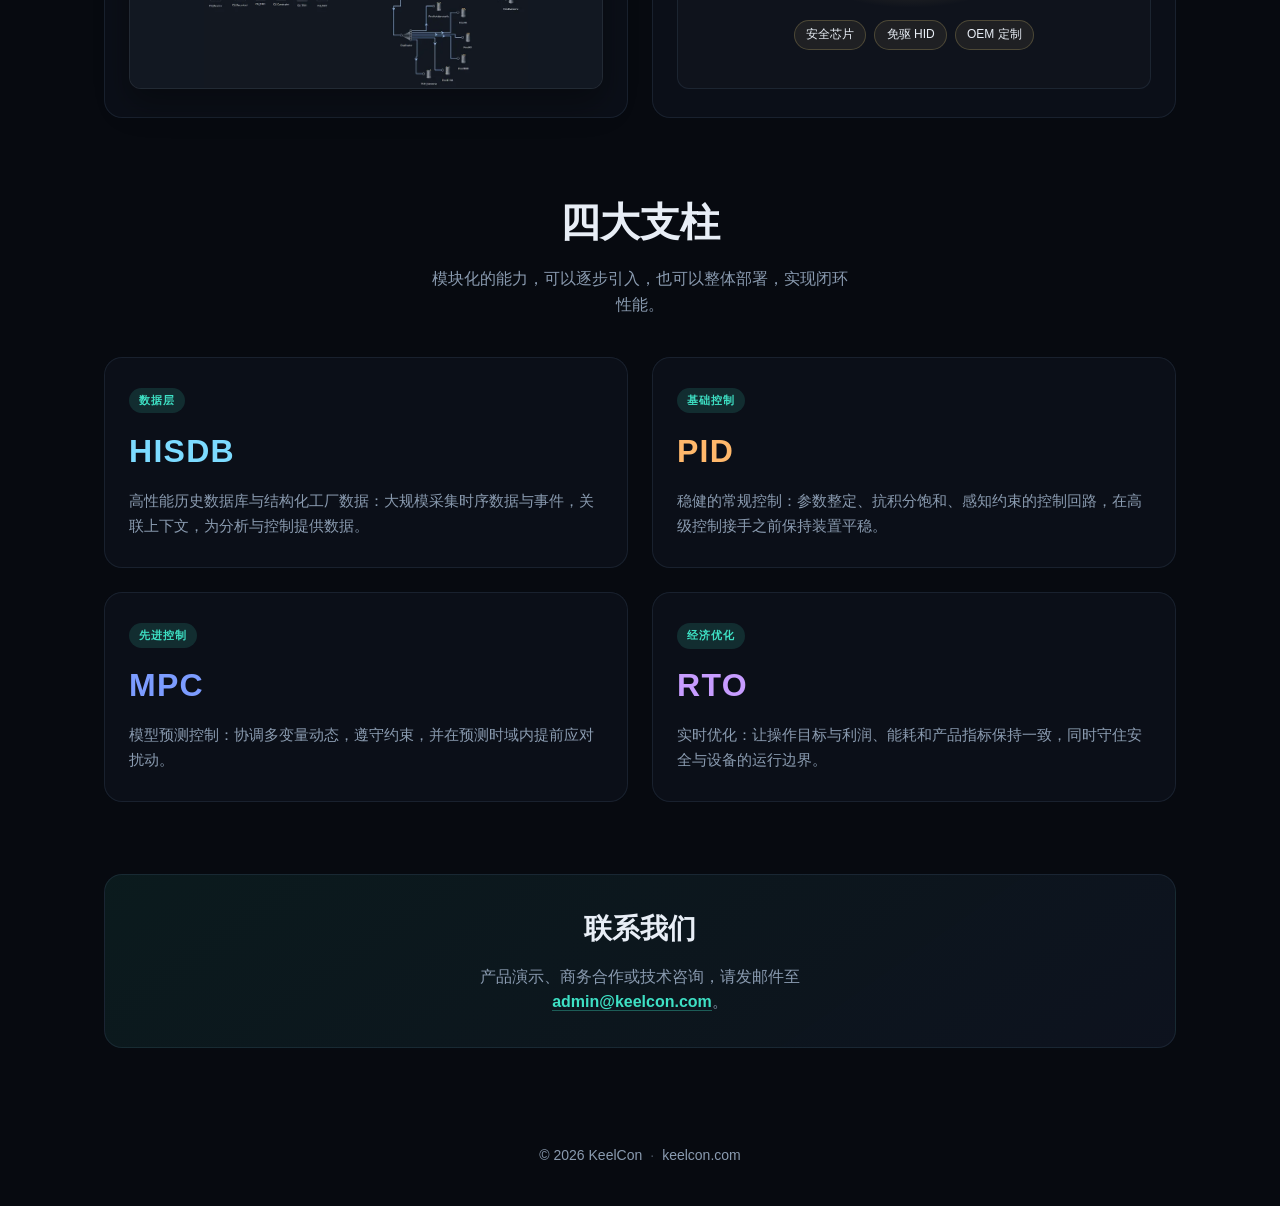
==== commit e7e635e4: "Add KeelBase (formerly KeelTdb) to the products - Industrial time-series database with built-in SQLi" ====
--- a/zh/index.html
+++ b/zh/index.html
@@ -5,7 +5,7 @@
     <meta name="viewport" content="width=device-width, initial-scale=1.0" />
     <meta
       name="description"
-      content="KeelCon：为工业实时现场提供可靠的软件与技术支撑，涵盖数据接入、集成平台、软件保护以及先进控制与优化。"
+      content="KeelCon：为工业实时现场提供可靠的软件与技术支撑，涵盖数据接入、工业数据库、集成平台、软件保护以及先进控制与优化。"
     />
     <title>KeelCon｜工业软件、优化与控制</title>
     <link rel="canonical" href="https://keelcon.com/zh/" />
@@ -16,12 +16,12 @@
     <meta property="og:title" content="KeelCon｜工业软件、优化与控制" />
     <meta
       property="og:description"
-      content="为工业实时现场提供可靠的软件与技术支撑：数据接入、集成平台、软件保护，以及先进控制与优化。"
+      content="为工业实时现场提供可靠的软件与技术支撑：数据接入、工业数据库、集成平台、软件保护，以及先进控制与优化。"
     />
     <meta property="og:url" content="https://keelcon.com/zh/" />
     <meta property="og:type" content="website" />
     <meta property="og:locale" content="zh_CN" />
-    <link rel="stylesheet" href="/styles.css?v=8" />
+    <link rel="stylesheet" href="/styles.css?v=9" />
   </head>
   <body>
     <div class="bg-grid" aria-hidden="true"></div>
@@ -71,6 +71,20 @@
               <p class="pillar-sub-desc">提供 Windows amd64 及 Linux amd64 / arm64 安装包，支持 Python 3.8 及以上。</p>
               <code class="pip">pip install pyidh</code>
               <a class="pillar-link" href="https://pypi.org/project/pyidh/">PyPI →</a>
+            </div>
+          </li>
+          <li class="pillar pillar--keelbase">
+            <span class="pillar-tag">工业数据库</span>
+            <h3 class="pillar-name"><span class="brand-lockup"><svg class="brand-mark" viewBox="0 0 32 32" fill="none" aria-hidden="true"><defs><linearGradient id="kb-g" x1="4" y1="3" x2="28" y2="29" gradientUnits="userSpaceOnUse"><stop stop-color="#a5b4ff"/><stop offset="1" stop-color="#7c9cff"/></linearGradient></defs><rect x="4" y="4" width="24" height="24" rx="7" fill="#0d131d" stroke="url(#kb-g)" stroke-width="1.8"/><ellipse cx="16" cy="10.5" rx="6" ry="2.4" stroke="url(#kb-g)" stroke-width="1.6"/><path d="M10 10.5v11c0 1.3 2.7 2.4 6 2.4s6-1.1 6-2.4v-11" stroke="url(#kb-g)" stroke-width="1.6"/><path d="M10 16c0 1.3 2.7 2.4 6 2.4s6-1.1 6-2.4" stroke="url(#kb-g)" stroke-width="1.6"/></svg><span class="brand-word">Keel<b>Base</b></span></span></h3>
+            <p class="pillar-desc">
+              工业时序数据库，内置 SQLite 关系库，并提供 OPC UA 服务：写入吞吐高、崩溃可恢复，运行于 Windows 和 Linux。
+            </p>
+            <div class="pillar-visual base-visual" aria-hidden="true">
+              <div class="base-api">OPC UA 服务 · C API</div>
+              <div class="base-stores">
+                <div class="base-store"><b>时序存储</b><span>WAL · 崩溃恢复</span></div>
+                <div class="base-store"><b>关系库</b><span>SQLite</span></div>
+              </div>
             </div>
           </li>
           <li class="pillar pillar--keeldeck">
--- a/styles.css
+++ b/styles.css
@@ -373,6 +373,59 @@
   color: #c79cff;
 }
 
+.pillar--keelbase .brand-word b {
+  color: #7c9cff;
+}
+
+/* KeelBase: interfaces on top of the two stores. */
+.base-visual {
+  display: flex;
+  flex-direction: column;
+  justify-content: center;
+  gap: 0.6rem;
+  padding: 1rem;
+  background: rgba(255, 255, 255, 0.02);
+  border: 1px solid var(--border);
+  border-radius: var(--radius-sm);
+}
+
+.base-api {
+  padding: 0.5rem 0.75rem;
+  font-size: 0.8125rem;
+  font-weight: 600;
+  text-align: center;
+  color: #c9d3ff;
+  background: rgba(124, 156, 255, 0.1);
+  border: 1px solid rgba(124, 156, 255, 0.35);
+  border-radius: 8px;
+}
+
+.base-stores {
+  display: grid;
+  grid-template-columns: 1fr 1fr;
+  gap: 0.6rem;
+}
+
+.base-store {
+  display: grid;
+  gap: 0.15rem;
+  padding: 0.75rem 0.6rem;
+  text-align: center;
+  background: rgba(124, 156, 255, 0.05);
+  border: 1px solid var(--border);
+  border-radius: 8px 8px 14px 14px;
+}
+
+.base-store b {
+  font-size: 0.875rem;
+  color: var(--text);
+}
+
+.base-store span {
+  font-size: 0.75rem;
+  color: var(--text-muted);
+}
+
 .pillar--keeldeck .brand-word b {
   color: var(--accent);
 }
@@ -447,11 +500,7 @@
   border-bottom-color: rgba(154, 230, 180, 0.8);
 }
 
-@media (min-width: 1000px) {
-  .product-grid {
-    grid-template-columns: repeat(3, 1fr);
-  }
-}
+/* Four products: 2 x 2 from 720px up (inherited from .pillar-grid). */
 
 /* Product cards: text on top, a visual panel pinned to the bottom so the
    three cards line up regardless of description length. */
@@ -634,7 +683,7 @@
 
 @media (min-width: 1000px) {
   .product-grid .pillar-visual {
-    height: 13.5rem;
+    height: 14rem;
   }
 
   .pillar-sub.pillar-visual {
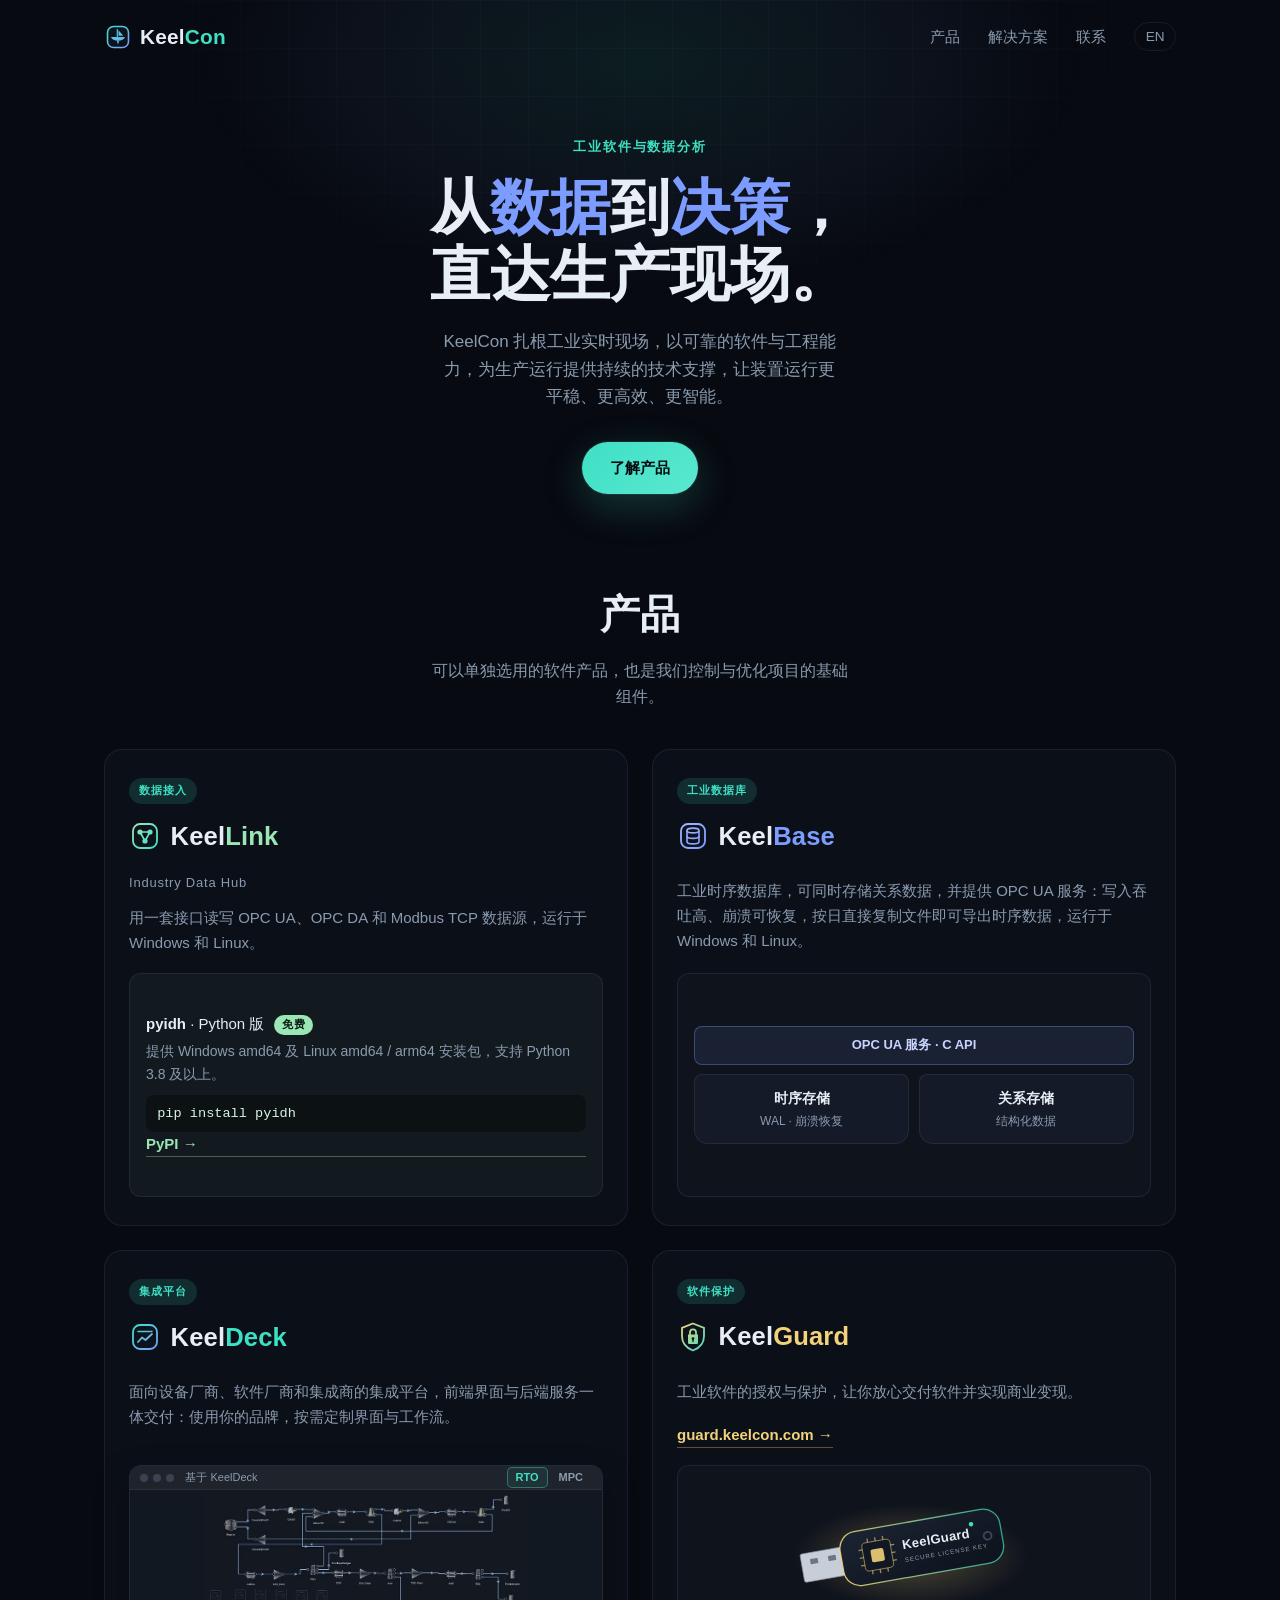
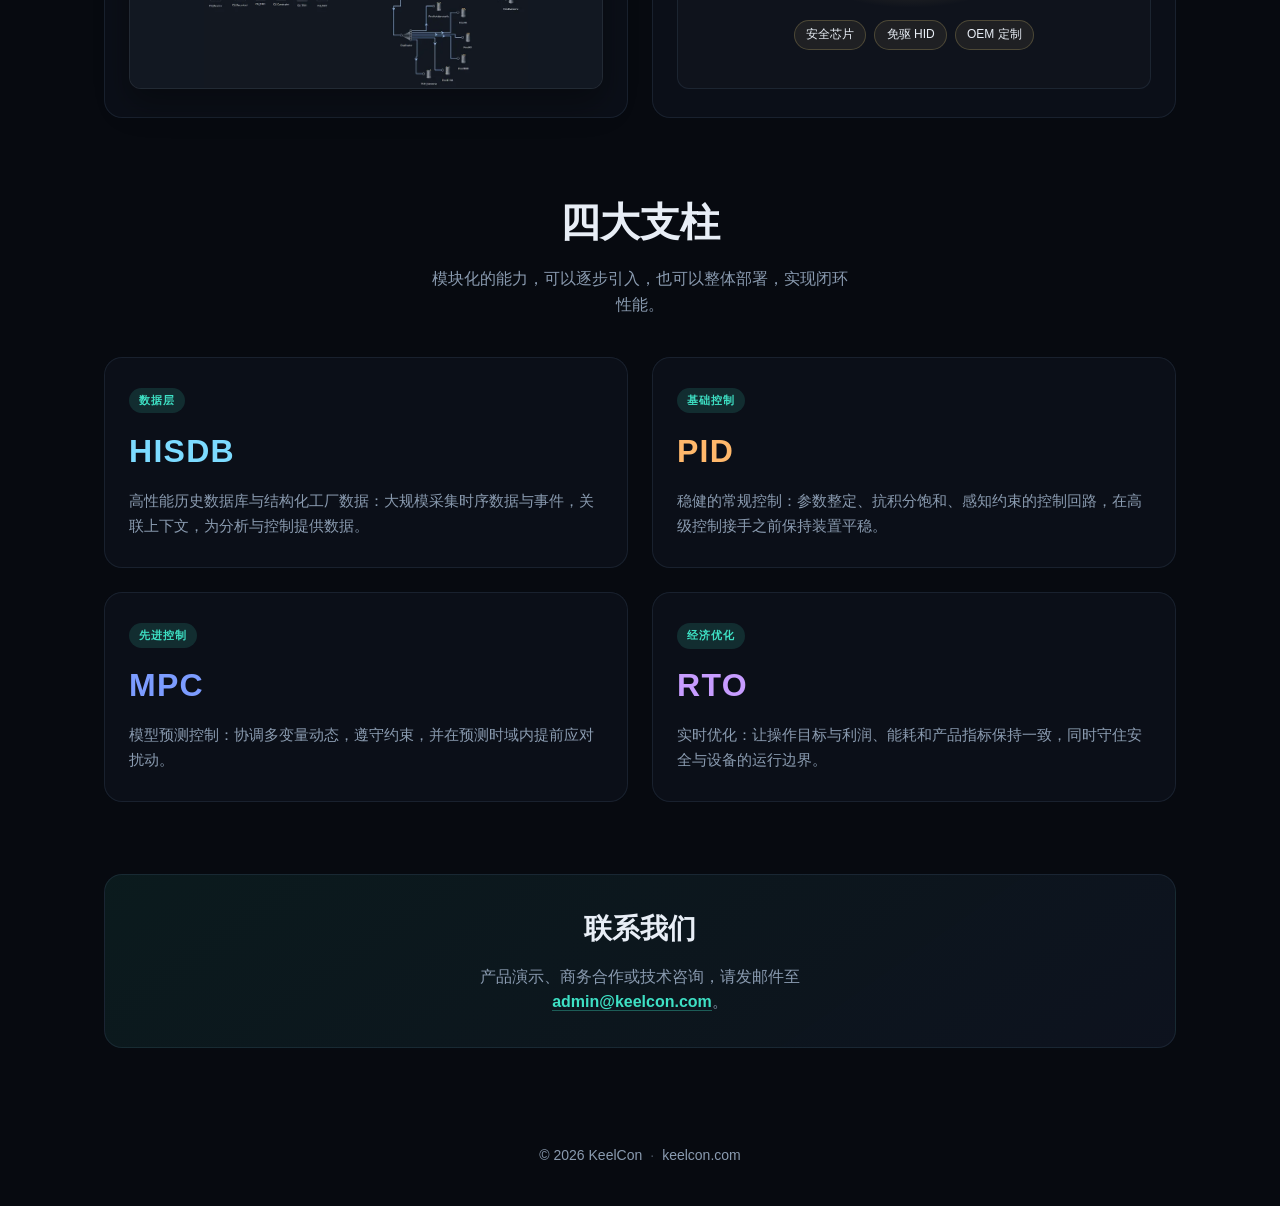
==== commit 3d6e90a4: "KeelBase: relational data without naming SQLite; day-file export - Description says it also stores r" ====
--- a/zh/index.html
+++ b/zh/index.html
@@ -77,13 +77,13 @@
             <span class="pillar-tag">工业数据库</span>
             <h3 class="pillar-name"><span class="brand-lockup"><svg class="brand-mark" viewBox="0 0 32 32" fill="none" aria-hidden="true"><defs><linearGradient id="kb-g" x1="4" y1="3" x2="28" y2="29" gradientUnits="userSpaceOnUse"><stop stop-color="#a5b4ff"/><stop offset="1" stop-color="#7c9cff"/></linearGradient></defs><rect x="4" y="4" width="24" height="24" rx="7" fill="#0d131d" stroke="url(#kb-g)" stroke-width="1.8"/><ellipse cx="16" cy="10.5" rx="6" ry="2.4" stroke="url(#kb-g)" stroke-width="1.6"/><path d="M10 10.5v11c0 1.3 2.7 2.4 6 2.4s6-1.1 6-2.4v-11" stroke="url(#kb-g)" stroke-width="1.6"/><path d="M10 16c0 1.3 2.7 2.4 6 2.4s6-1.1 6-2.4" stroke="url(#kb-g)" stroke-width="1.6"/></svg><span class="brand-word">Keel<b>Base</b></span></span></h3>
             <p class="pillar-desc">
-              工业时序数据库，内置 SQLite 关系库，并提供 OPC UA 服务：写入吞吐高、崩溃可恢复，运行于 Windows 和 Linux。
+              工业时序数据库，可同时存储关系数据，并提供 OPC UA 服务：写入吞吐高、崩溃可恢复，按日直接复制文件即可导出时序数据，运行于 Windows 和 Linux。
             </p>
             <div class="pillar-visual base-visual" aria-hidden="true">
               <div class="base-api">OPC UA 服务 · C API</div>
               <div class="base-stores">
                 <div class="base-store"><b>时序存储</b><span>WAL · 崩溃恢复</span></div>
-                <div class="base-store"><b>关系库</b><span>SQLite</span></div>
+                <div class="base-store"><b>关系存储</b><span>结构化数据</span></div>
               </div>
             </div>
           </li>
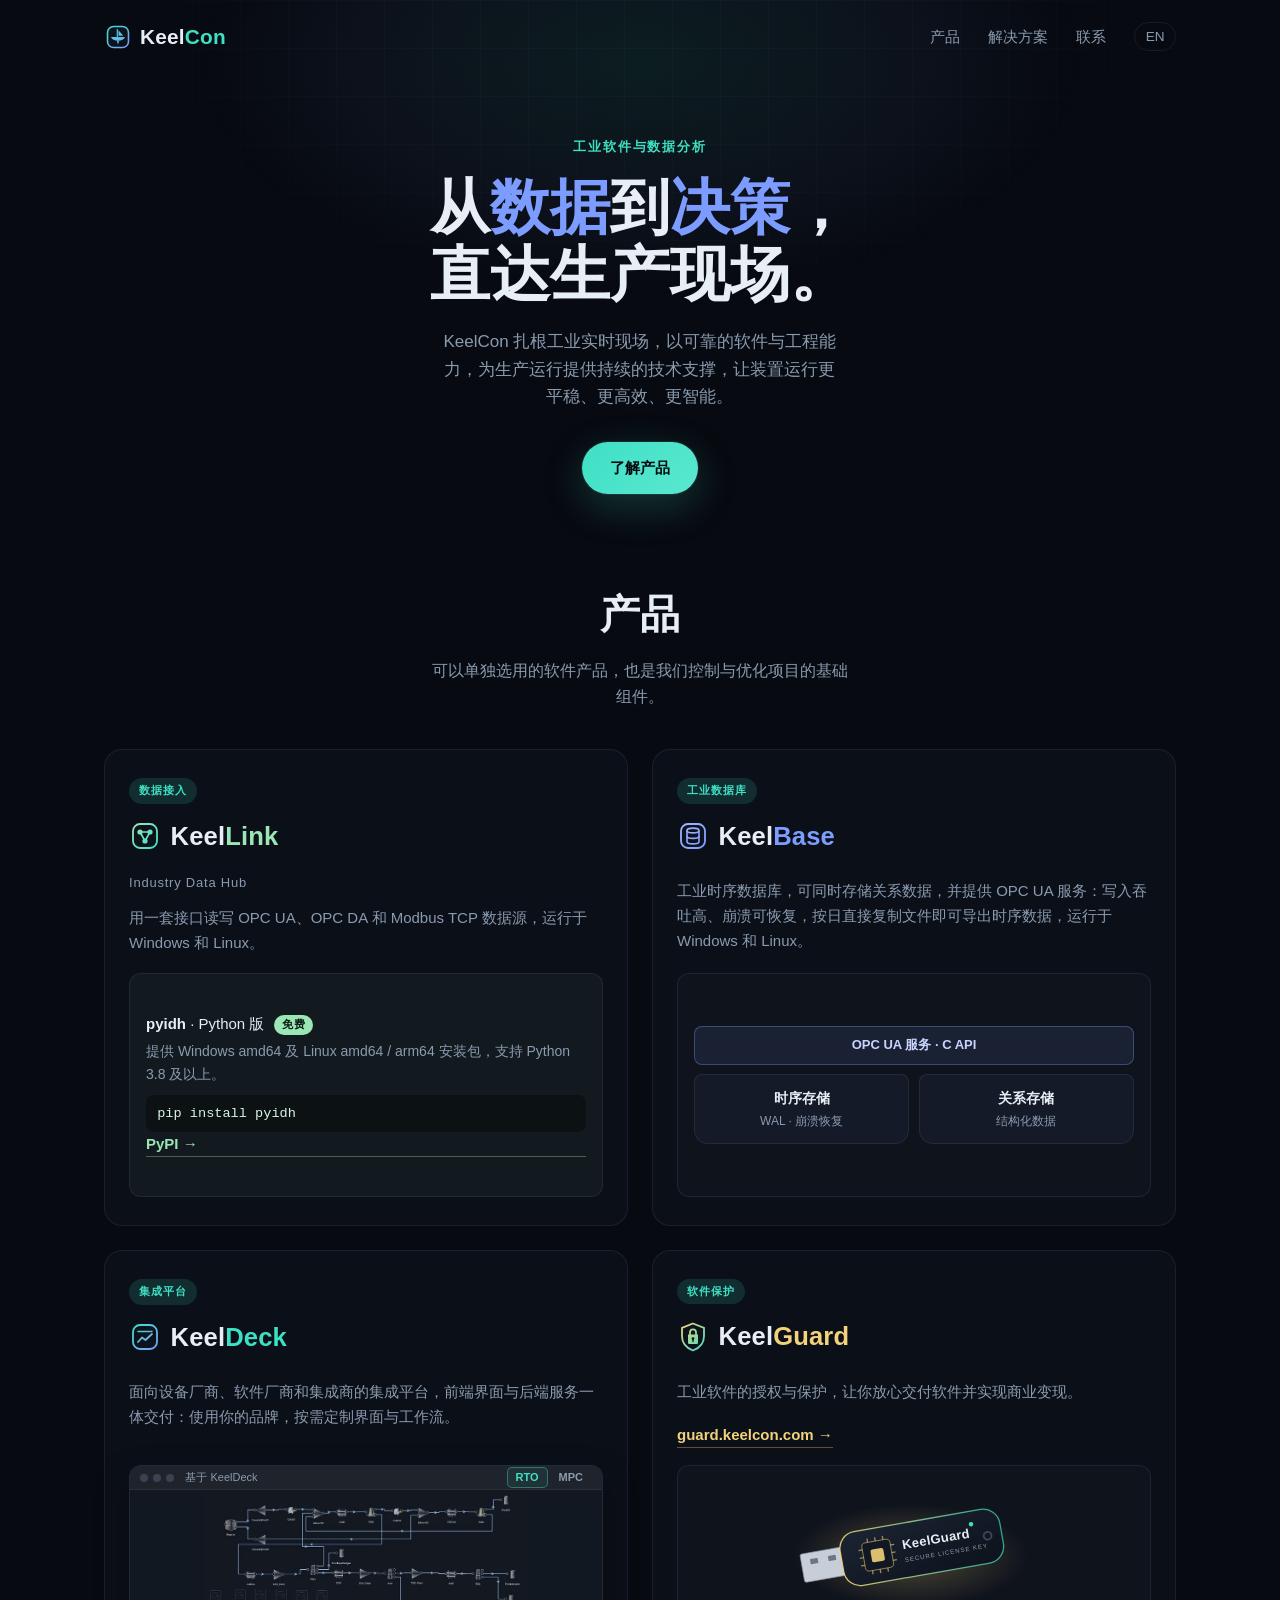
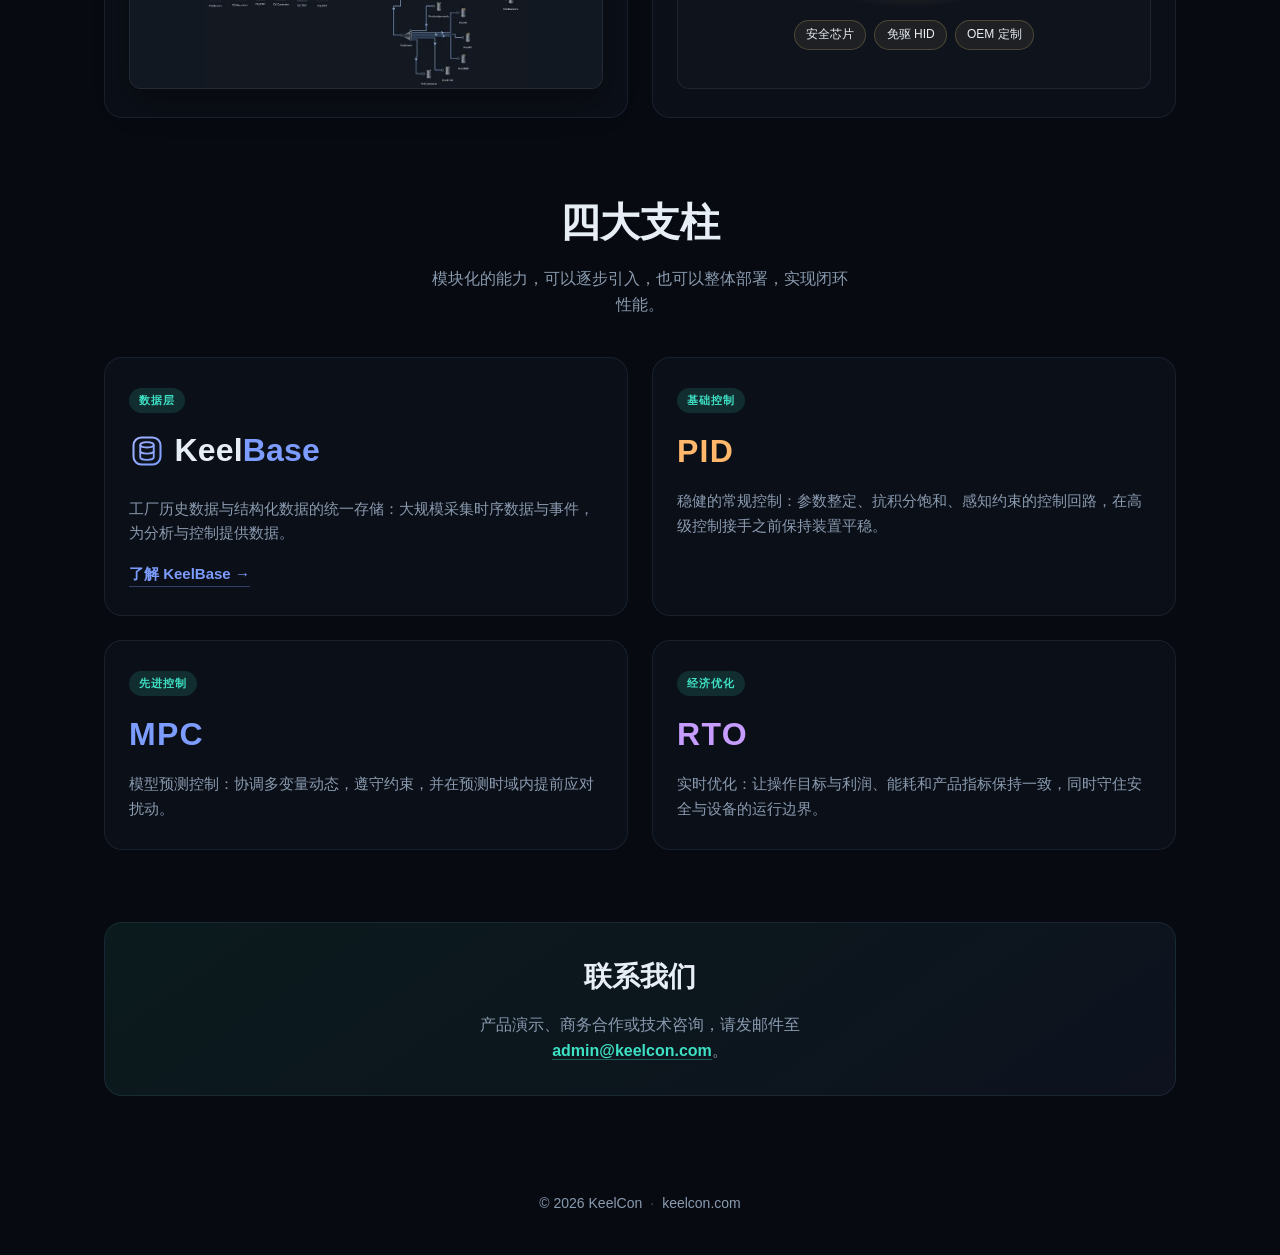
==== commit a80ad062: "Data-layer pillar is now KeelBase, linked to its product card HISDB duplicated the KeelBase product." ====
--- a/zh/index.html
+++ b/zh/index.html
@@ -21,7 +21,7 @@
     <meta property="og:url" content="https://keelcon.com/zh/" />
     <meta property="og:type" content="website" />
     <meta property="og:locale" content="zh_CN" />
-    <link rel="stylesheet" href="/styles.css?v=9" />
+    <link rel="stylesheet" href="/styles.css?v=10" />
   </head>
   <body>
     <div class="bg-grid" aria-hidden="true"></div>
@@ -73,7 +73,7 @@
               <a class="pillar-link" href="https://pypi.org/project/pyidh/">PyPI →</a>
             </div>
           </li>
-          <li class="pillar pillar--keelbase">
+          <li class="pillar pillar--keelbase" id="keelbase">
             <span class="pillar-tag">工业数据库</span>
             <h3 class="pillar-name"><span class="brand-lockup"><svg class="brand-mark" viewBox="0 0 32 32" fill="none" aria-hidden="true"><defs><linearGradient id="kb-g" x1="4" y1="3" x2="28" y2="29" gradientUnits="userSpaceOnUse"><stop stop-color="#a5b4ff"/><stop offset="1" stop-color="#7c9cff"/></linearGradient></defs><rect x="4" y="4" width="24" height="24" rx="7" fill="#0d131d" stroke="url(#kb-g)" stroke-width="1.8"/><ellipse cx="16" cy="10.5" rx="6" ry="2.4" stroke="url(#kb-g)" stroke-width="1.6"/><path d="M10 10.5v11c0 1.3 2.7 2.4 6 2.4s6-1.1 6-2.4v-11" stroke="url(#kb-g)" stroke-width="1.6"/><path d="M10 16c0 1.3 2.7 2.4 6 2.4s6-1.1 6-2.4" stroke="url(#kb-g)" stroke-width="1.6"/></svg><span class="brand-word">Keel<b>Base</b></span></span></h3>
             <p class="pillar-desc">
@@ -165,12 +165,13 @@
         </div>
 
         <ul class="pillar-grid">
-          <li class="pillar pillar--hisdb">
+          <li class="pillar pillar--keelbase">
             <span class="pillar-tag">数据层</span>
-            <h3 class="pillar-name">HISDB</h3>
-            <p class="pillar-desc">
-              高性能历史数据库与结构化工厂数据：大规模采集时序数据与事件，关联上下文，为分析与控制提供数据。
-            </p>
+            <h3 class="pillar-name"><span class="brand-lockup"><svg class="brand-mark" viewBox="0 0 32 32" fill="none" aria-hidden="true"><defs><linearGradient id="kb-g2" x1="4" y1="3" x2="28" y2="29" gradientUnits="userSpaceOnUse"><stop stop-color="#a5b4ff"/><stop offset="1" stop-color="#7c9cff"/></linearGradient></defs><rect x="4" y="4" width="24" height="24" rx="7" fill="#0d131d" stroke="url(#kb-g2)" stroke-width="1.8"/><ellipse cx="16" cy="10.5" rx="6" ry="2.4" stroke="url(#kb-g2)" stroke-width="1.6"/><path d="M10 10.5v11c0 1.3 2.7 2.4 6 2.4s6-1.1 6-2.4v-11" stroke="url(#kb-g2)" stroke-width="1.6"/><path d="M10 16c0 1.3 2.7 2.4 6 2.4s6-1.1 6-2.4" stroke="url(#kb-g2)" stroke-width="1.6"/></svg><span class="brand-word">Keel<b>Base</b></span></span></h3>
+            <p class="pillar-desc">
+              工厂历史数据与结构化数据的统一存储：大规模采集时序数据与事件，为分析与控制提供数据。
+            </p>
+            <a class="pillar-link" href="#keelbase">了解 KeelBase →</a>
           </li>
           <li class="pillar pillar--pid">
             <span class="pillar-tag">基础控制</span>
--- a/styles.css
+++ b/styles.css
@@ -357,8 +357,27 @@
   line-height: 1.65;
 }
 
-.pillar--hisdb .pillar-name {
-  color: #7cdbff;
+.pillar--keelbase .pillar-link {
+  color: #7c9cff;
+  border-bottom-color: rgba(124, 156, 255, 0.35);
+}
+
+.pillar--keelbase .pillar-link:hover {
+  border-bottom-color: rgba(124, 156, 255, 0.8);
+}
+
+#keelbase {
+  scroll-margin-top: 1.5rem;
+}
+
+/* In the pillars, the KeelBase lockup matches the size of PID / MPC / RTO. */
+.solutions .brand-lockup {
+  font-size: 2rem;
+}
+
+.solutions .brand-lockup .brand-mark {
+  width: 36px;
+  height: 36px;
 }
 
 .pillar--pid .pillar-name {
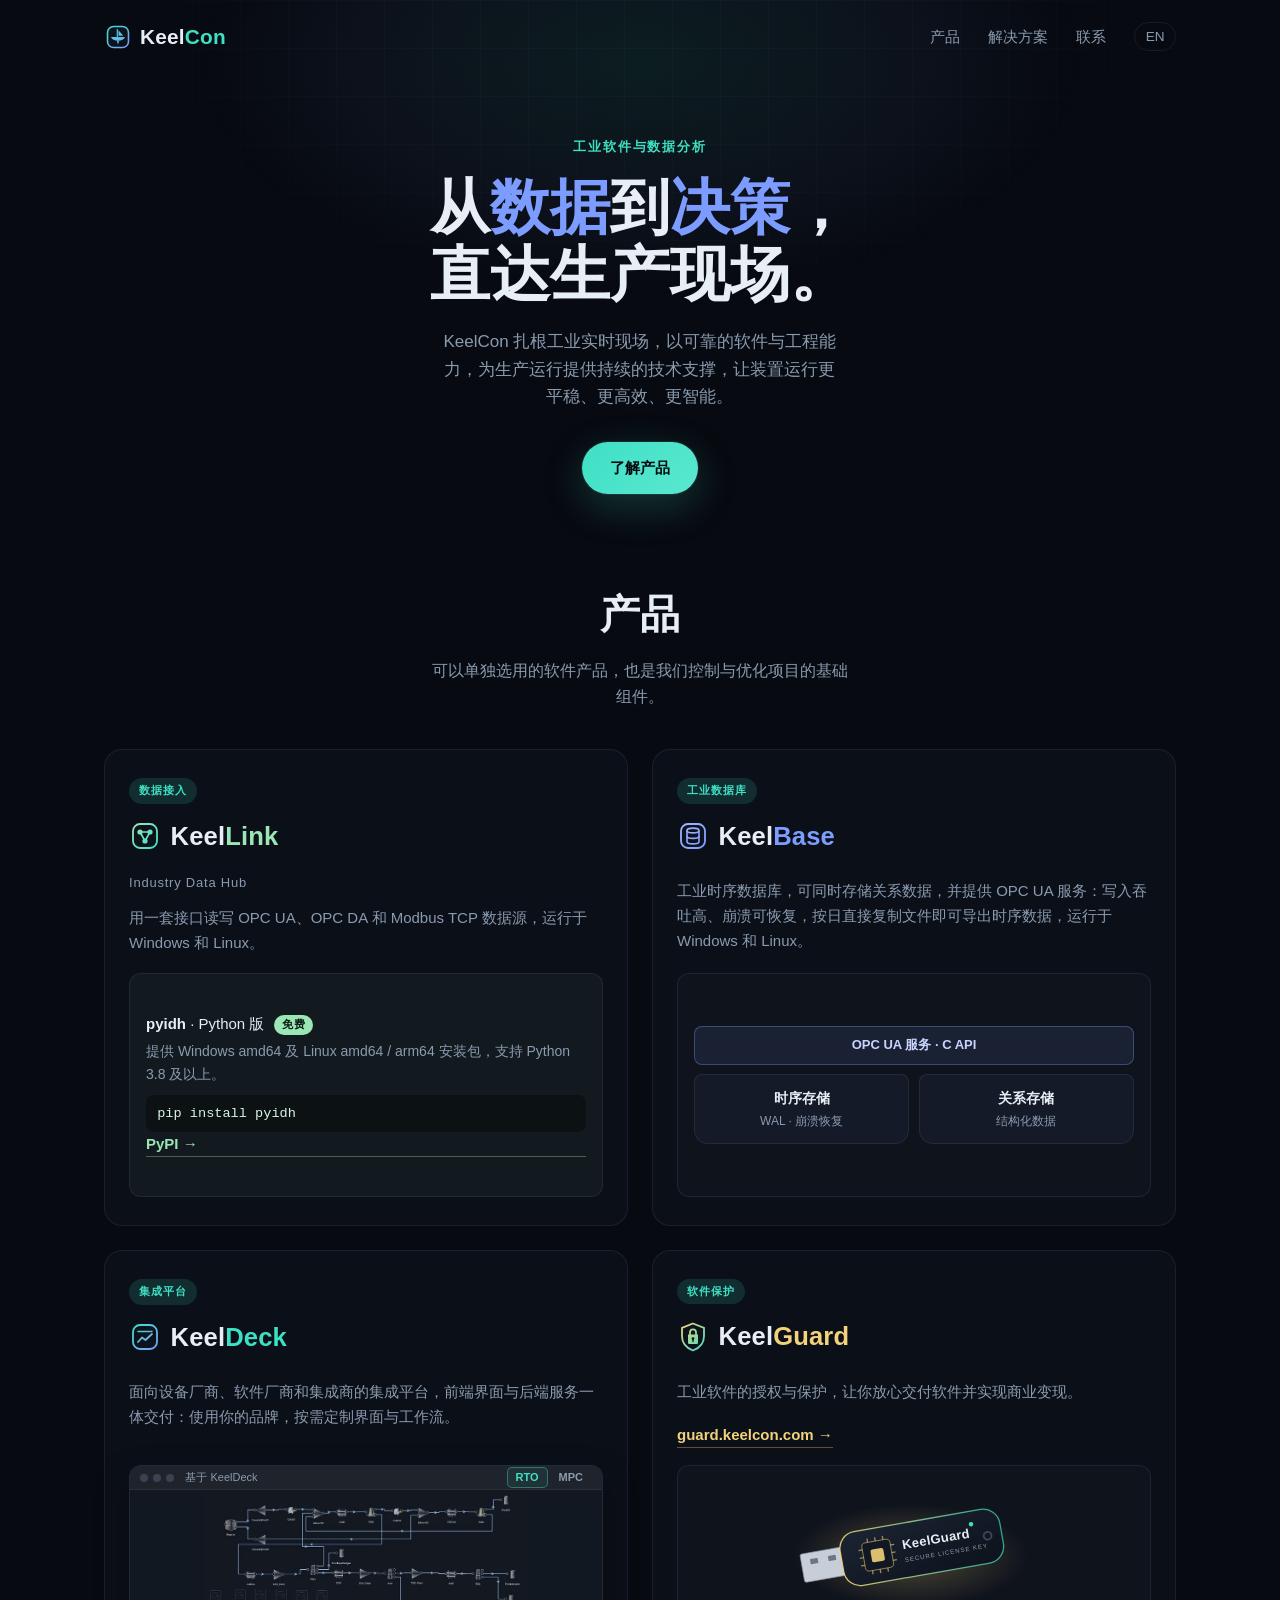
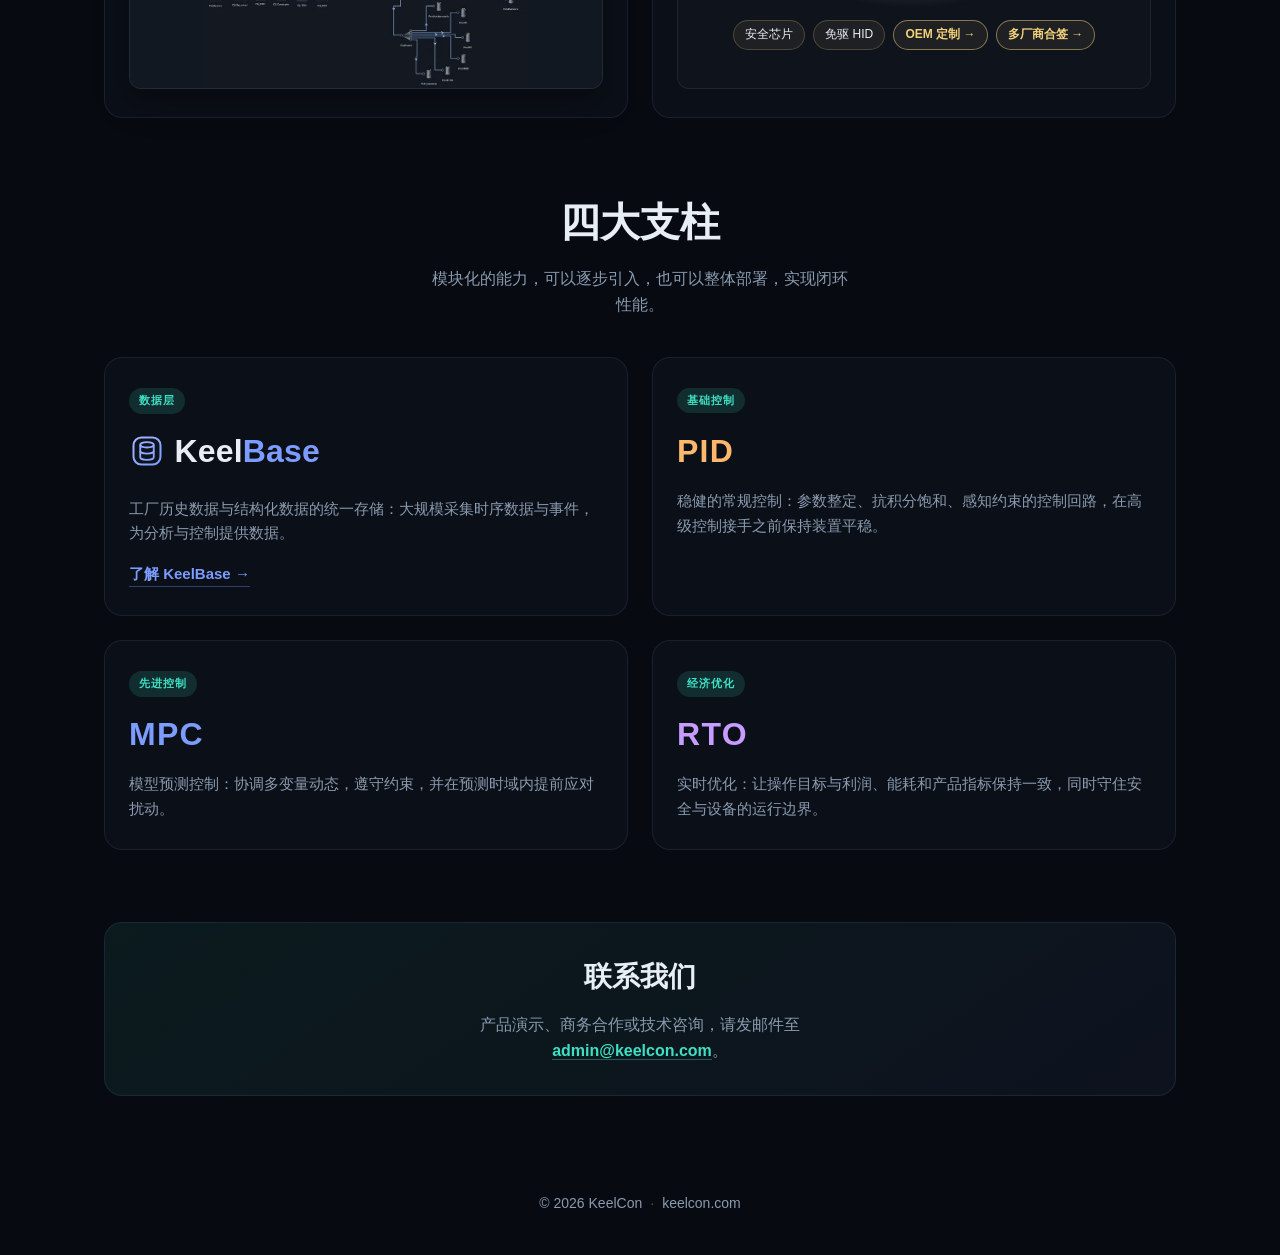
==== commit 015a3b8a: "KeelGuard card links to OEM and multi-vendor on the Guard site Two of the card's pills become links " ====
--- a/zh/index.html
+++ b/zh/index.html
@@ -21,7 +21,7 @@
     <meta property="og:url" content="https://keelcon.com/zh/" />
     <meta property="og:type" content="website" />
     <meta property="og:locale" content="zh_CN" />
-    <link rel="stylesheet" href="/styles.css?v=10" />
+    <link rel="stylesheet" href="/styles.css?v=11" />
   </head>
   <body>
     <div class="bg-grid" aria-hidden="true"></div>
@@ -150,7 +150,7 @@
                   <circle cx="310" cy="118" r="3.5" fill="#3ee0c4" />
                 </g>
               </svg>
-              <ul class="cap-list"><li>安全芯片</li><li>免驱 HID</li><li>OEM 定制</li></ul>
+              <ul class="cap-list"><li>安全芯片</li><li>免驱 HID</li><li class="cap-link"><a href="https://guard.keelcon.com/zh/#oem">OEM 定制 →</a></li><li class="cap-link"><a href="https://guard.keelcon.com/zh/#multivendor">多厂商合签 →</a></li></ul>
             </div>
           </li>
         </ul>
--- a/styles.css
+++ b/styles.css
@@ -681,6 +681,21 @@
   border-radius: 999px;
 }
 
+.guard-visual .cap-list .cap-link {
+  border-color: rgba(242, 210, 122, 0.5);
+}
+
+.cap-link a {
+  font-weight: 600;
+  color: #f2d27a;
+  text-decoration: none;
+}
+
+.cap-link a:hover {
+  text-decoration: underline;
+  text-underline-offset: 3px;
+}
+
 .guard-visual .cap-list li {
   padding: 0.3rem 0.7rem;
   font-size: 0.75rem;
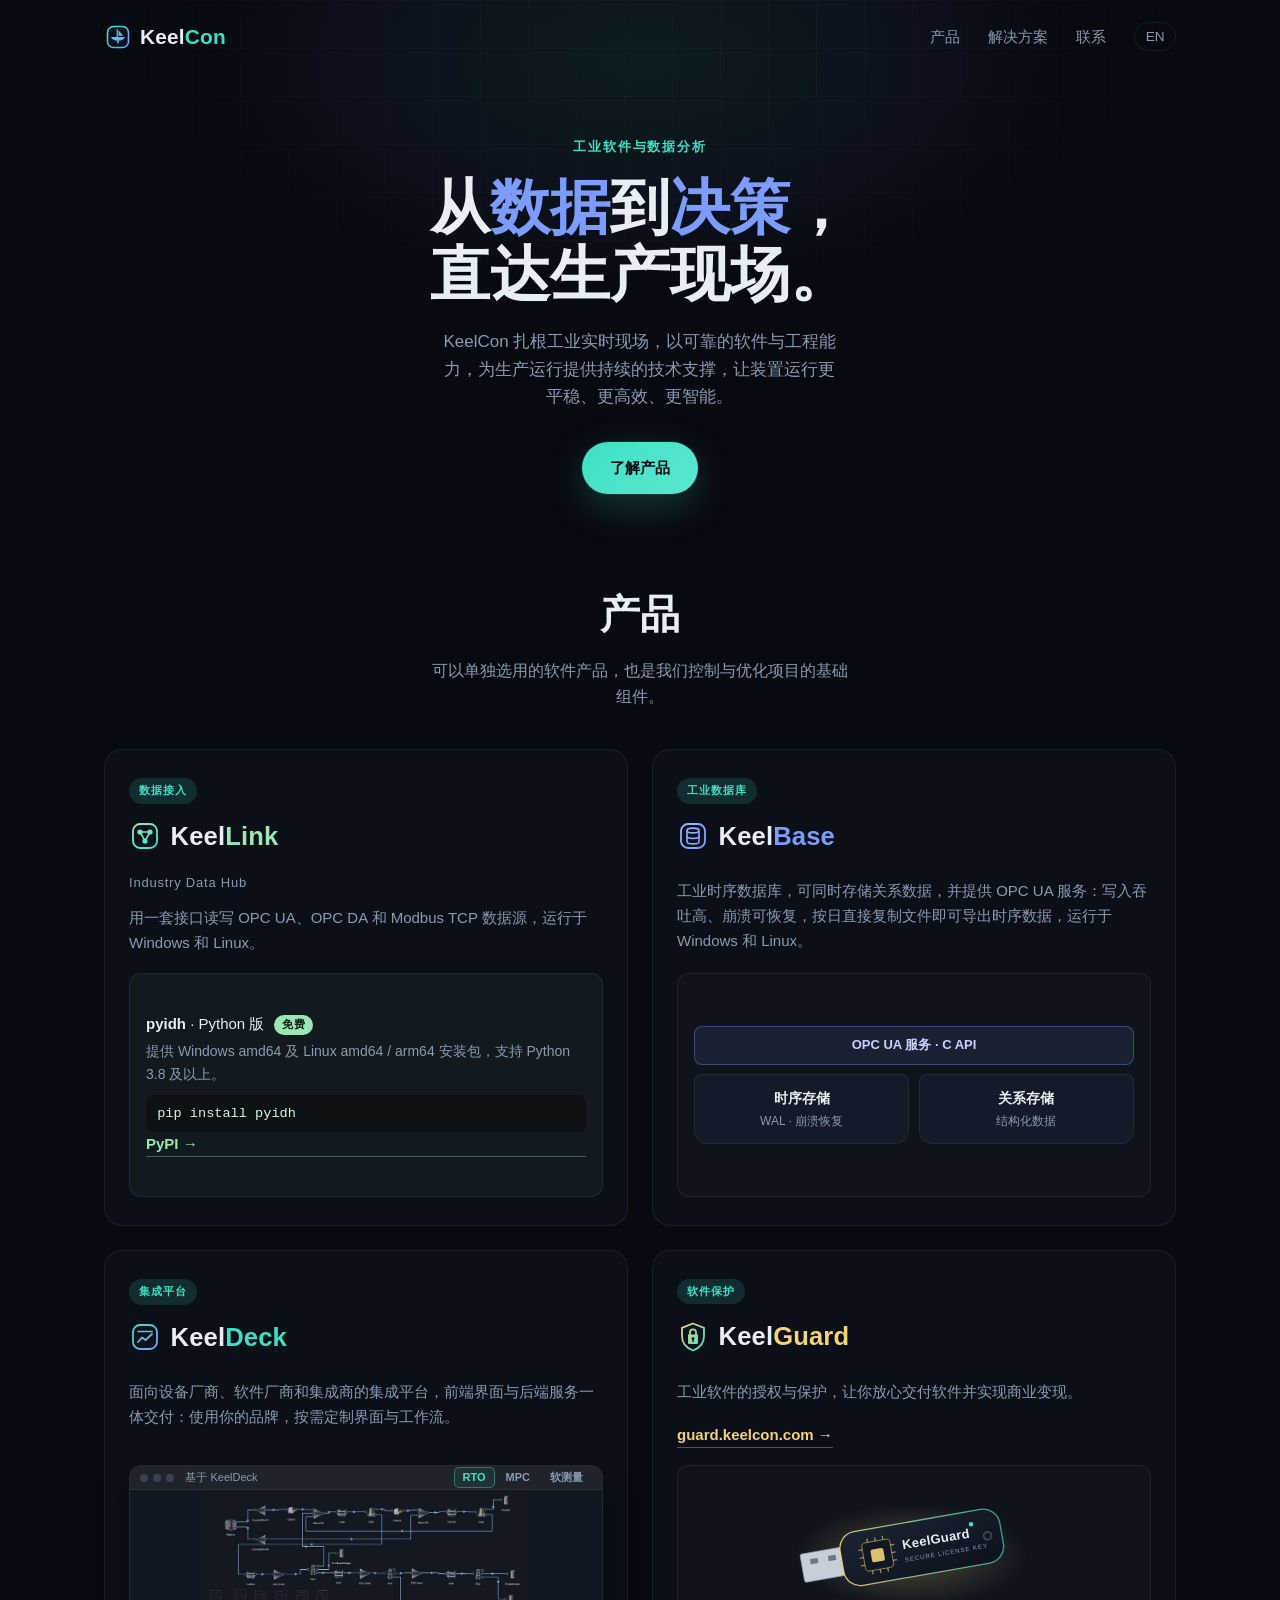
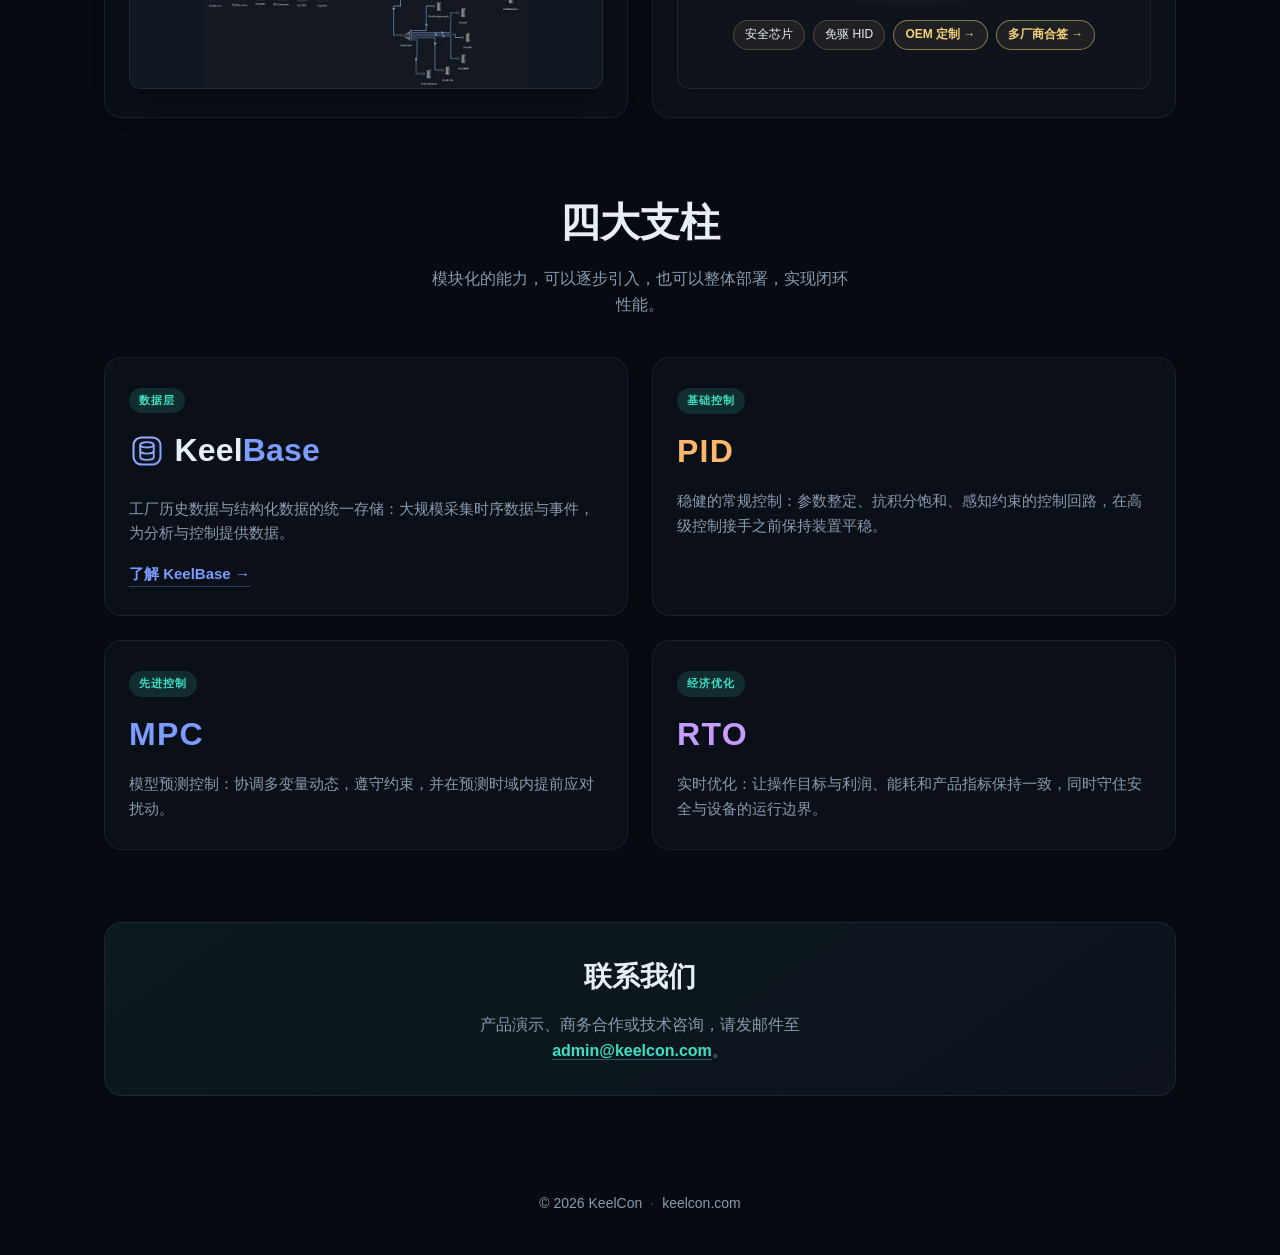
==== commit ce30947c: "Add a soft-sensor screenshot to the KeelDeck card Third tab next to RTO and MPC, from a soft-sensor " ====
--- a/zh/index.html
+++ b/zh/index.html
@@ -21,7 +21,7 @@
     <meta property="og:url" content="https://keelcon.com/zh/" />
     <meta property="og:type" content="website" />
     <meta property="og:locale" content="zh_CN" />
-    <link rel="stylesheet" href="/styles.css?v=11" />
+    <link rel="stylesheet" href="/styles.css?v=12" />
   </head>
   <body>
     <div class="bg-grid" aria-hidden="true"></div>
@@ -100,6 +100,7 @@
                 <span class="deck-tabs" role="tablist" aria-label="界面截图">
                   <button type="button" role="tab" aria-selected="true" data-shot="rto">RTO</button>
                   <button type="button" role="tab" aria-selected="false" data-shot="mpc">MPC</button>
+                  <button type="button" role="tab" aria-selected="false" data-shot="soft">软测量</button>
                 </span>
               </div>
               <a class="deck-shot-img fit-contain is-active" data-shot="rto" href="/img/keeldeck-rto-full.webp" target="_blank" rel="noopener" title="查看完整截图">
@@ -107,6 +108,9 @@
               </a>
               <a class="deck-shot-img" data-shot="mpc" href="/img/keeldeck-full.webp?v=2" target="_blank" rel="noopener" title="查看完整截图">
                 <img src="/img/keeldeck-card.webp?v=2" width="694" height="408" alt="基于 KeelDeck 的先进控制（MPC）客户端：辨识测试中三个操纵变量的趋势曲线" loading="lazy" decoding="async" />
+              </a>
+              <a class="deck-shot-img" data-shot="soft" href="/img/keeldeck-softsensor-full.webp" target="_blank" rel="noopener" title="查看完整截图">
+                <img src="/img/keeldeck-softsensor-card.webp" width="1110" height="444" alt="基于 KeelDeck 的软测量建模客户端：动态精选步骤中的时滞搜索结果" loading="lazy" decoding="async" />
               </a>
             </div>
           </li>
--- a/styles.css
+++ b/styles.css
@@ -600,6 +600,7 @@
 }
 
 .deck-tabs button {
+  white-space: nowrap;
   padding: 1px 8px;
   font: inherit;
   font-size: 0.6875rem;
@@ -615,6 +616,14 @@
   color: var(--accent);
   background: rgba(62, 224, 196, 0.08);
   border-color: rgba(62, 224, 196, 0.4);
+}
+
+/* Narrow screens: the card title already names KeelDeck, so drop the label
+   and keep the three tabs on one line. */
+@media (max-width: 420px) {
+  .deck-shot-label {
+    display: none;
+  }
 }
 
 .deck-tabs button:focus-visible {
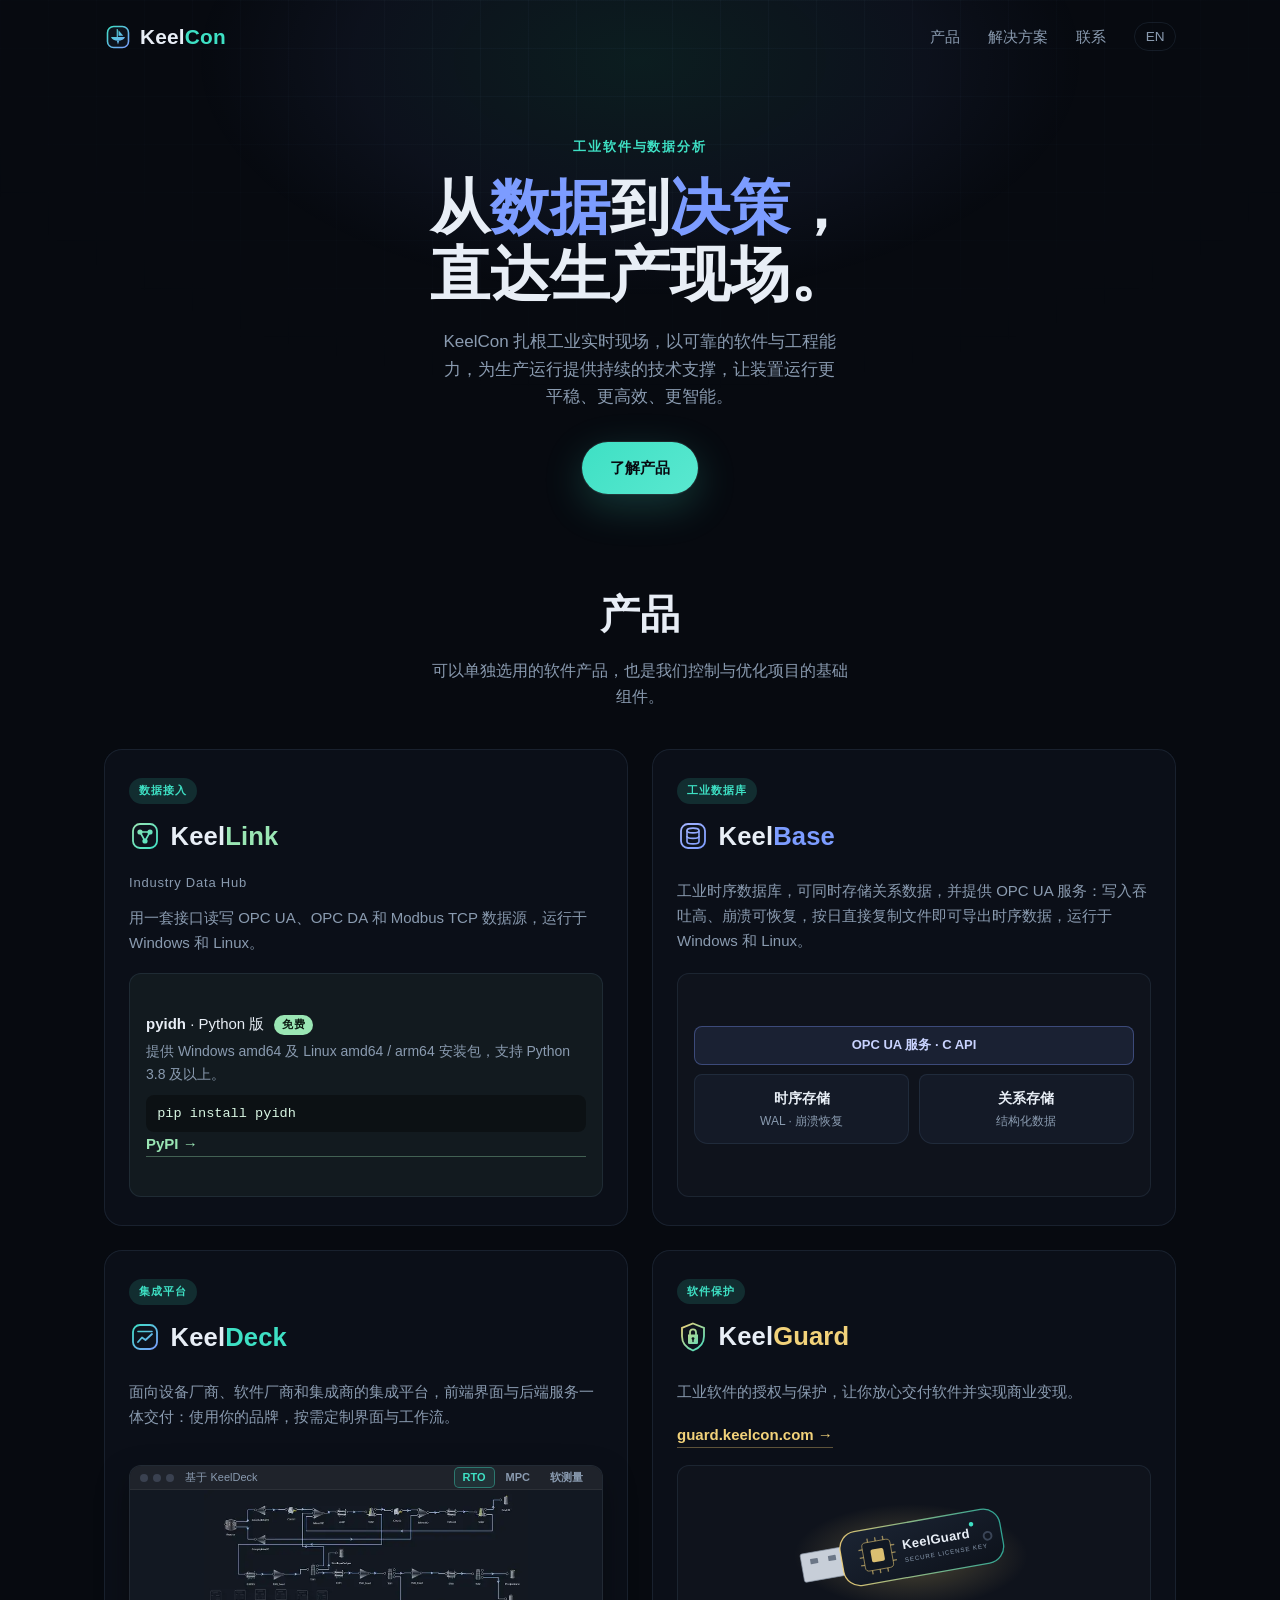
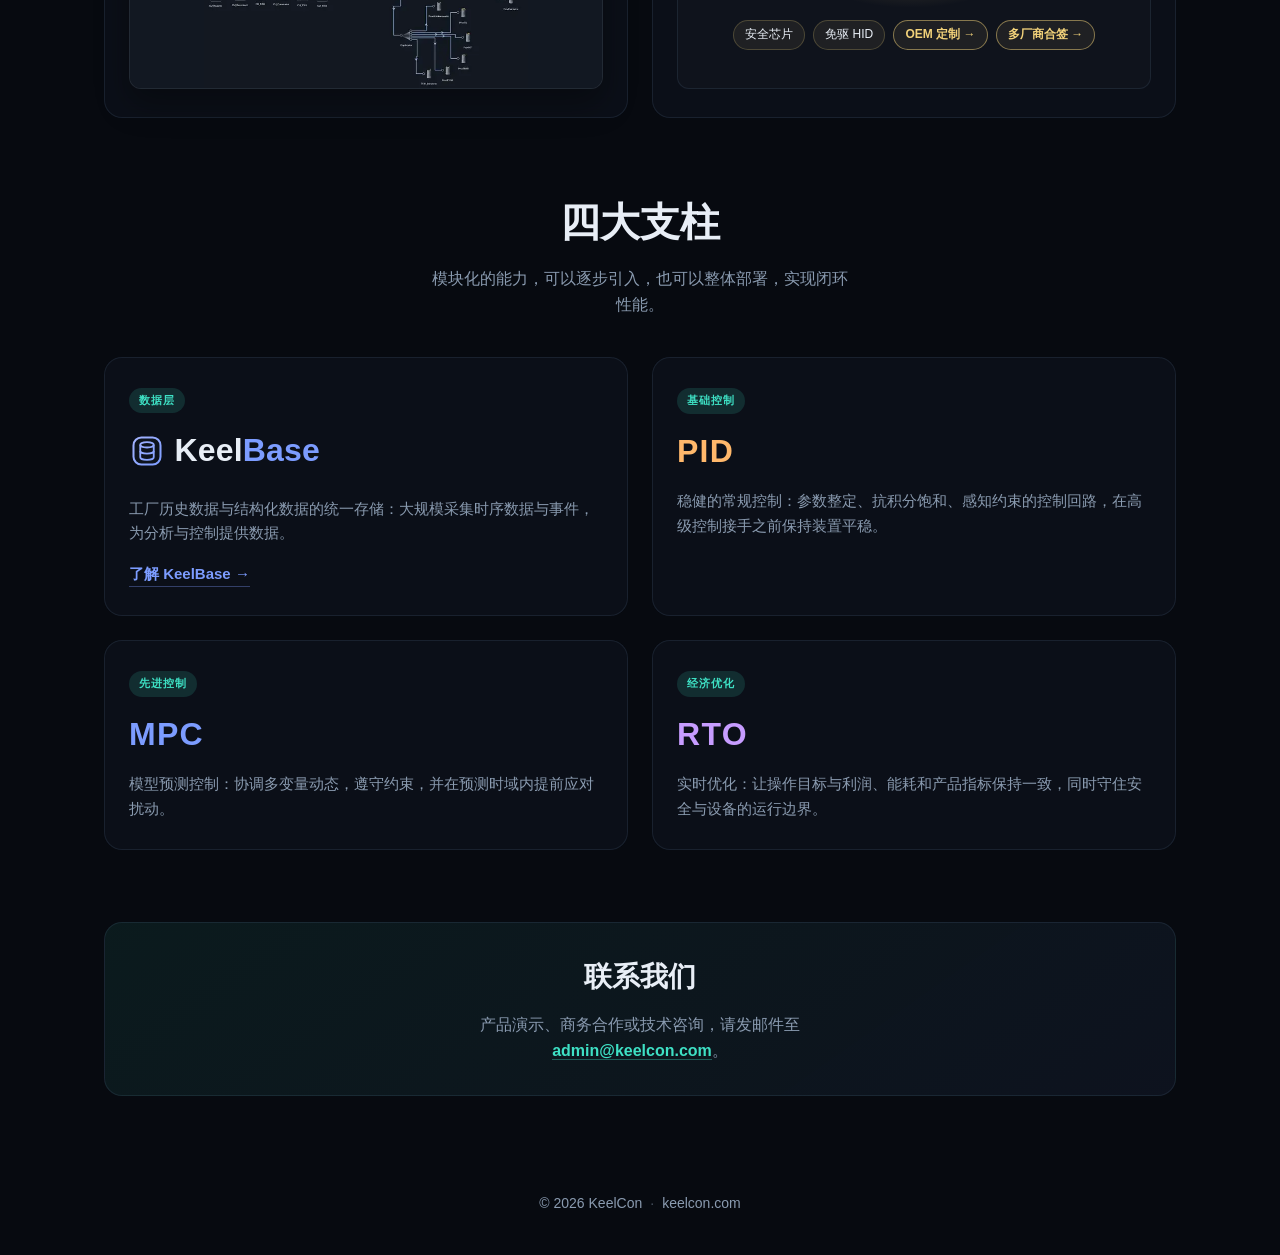
==== commit 0b65bf83: "Make KeelDeck screenshot tabs switch instantly on phones - 640px variants of the three card shots (a" ====
--- a/zh/index.html
+++ b/zh/index.html
@@ -104,13 +104,13 @@
                 </span>
               </div>
               <a class="deck-shot-img fit-contain is-active" data-shot="rto" href="/img/keeldeck-rto-full.webp" target="_blank" rel="noopener" title="查看完整截图">
-                <img src="/img/keeldeck-rto-card.webp" width="760" height="465" alt="基于 KeelDeck 的实时优化（RTO）客户端：工艺流程图" loading="lazy" decoding="async" />
+                <img src="/img/keeldeck-rto-card.webp" srcset="/img/keeldeck-rto-card-640.webp 640w, /img/keeldeck-rto-card.webp 760w" sizes="(min-width: 1120px) 500px, (min-width: 720px) calc(50vw - 64px), calc(100vw - 80px)" width="760" height="465" alt="基于 KeelDeck 的实时优化（RTO）客户端：工艺流程图" loading="lazy" decoding="async" />
               </a>
               <a class="deck-shot-img" data-shot="mpc" href="/img/keeldeck-full.webp?v=2" target="_blank" rel="noopener" title="查看完整截图">
-                <img src="/img/keeldeck-card.webp?v=2" width="694" height="408" alt="基于 KeelDeck 的先进控制（MPC）客户端：辨识测试中三个操纵变量的趋势曲线" loading="lazy" decoding="async" />
+                <img src="/img/keeldeck-card.webp?v=2" srcset="/img/keeldeck-mpc-card-640.webp 640w, /img/keeldeck-card.webp?v=2 694w" sizes="(min-width: 1120px) 500px, (min-width: 720px) calc(50vw - 64px), calc(100vw - 80px)" width="694" height="408" alt="基于 KeelDeck 的先进控制（MPC）客户端：辨识测试中三个操纵变量的趋势曲线" loading="lazy" decoding="async" />
               </a>
               <a class="deck-shot-img" data-shot="soft" href="/img/keeldeck-softsensor-full.webp" target="_blank" rel="noopener" title="查看完整截图">
-                <img src="/img/keeldeck-softsensor-card.webp" width="1110" height="444" alt="基于 KeelDeck 的软测量建模客户端：动态精选步骤中的时滞搜索结果" loading="lazy" decoding="async" />
+                <img src="/img/keeldeck-softsensor-card.webp" srcset="/img/keeldeck-softsensor-card-640.webp 640w, /img/keeldeck-softsensor-card.webp 1110w" sizes="(min-width: 1120px) 500px, (min-width: 720px) calc(50vw - 64px), calc(100vw - 80px)" width="1110" height="444" alt="基于 KeelDeck 的软测量建模客户端：动态精选步骤中的时滞搜索结果" loading="lazy" decoding="async" />
               </a>
             </div>
           </li>
@@ -238,6 +238,20 @@
           });
         });
       });
+      // Fetch every screenshot as the KeelDeck card approaches the viewport,
+      // so switching tabs shows the image at once instead of starting a download.
+      (function () {
+        var box = document.querySelector(".deck-shot");
+        if (!box) return;
+        var warm = function () {
+          box.querySelectorAll("img[loading=lazy]").forEach(function (img) { img.loading = "eager"; });
+        };
+        if (!("IntersectionObserver" in window)) return warm();
+        var io = new IntersectionObserver(function (entries) {
+          if (entries.some(function (e) { return e.isIntersecting; })) { warm(); io.disconnect(); }
+        }, { rootMargin: "300px 0px" });
+        io.observe(box);
+      })();
     </script>
   </body>
 </html>
